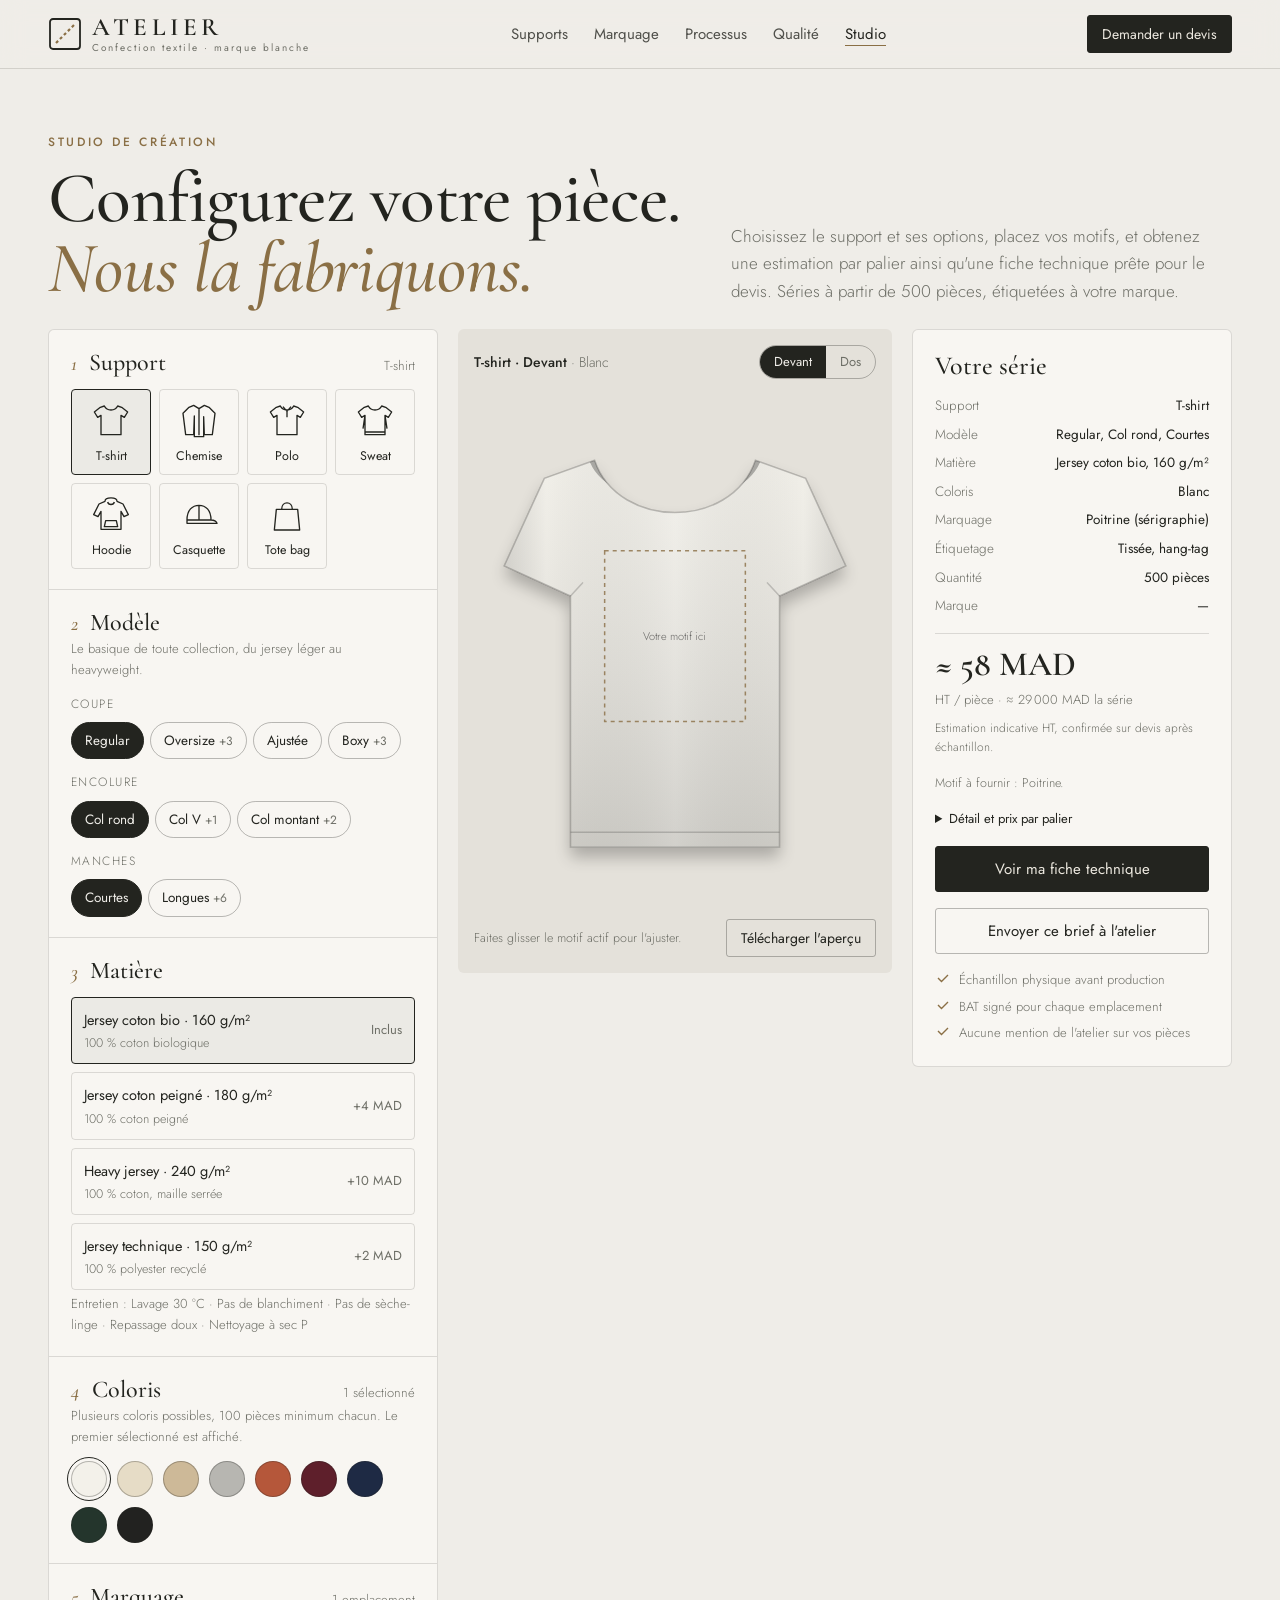
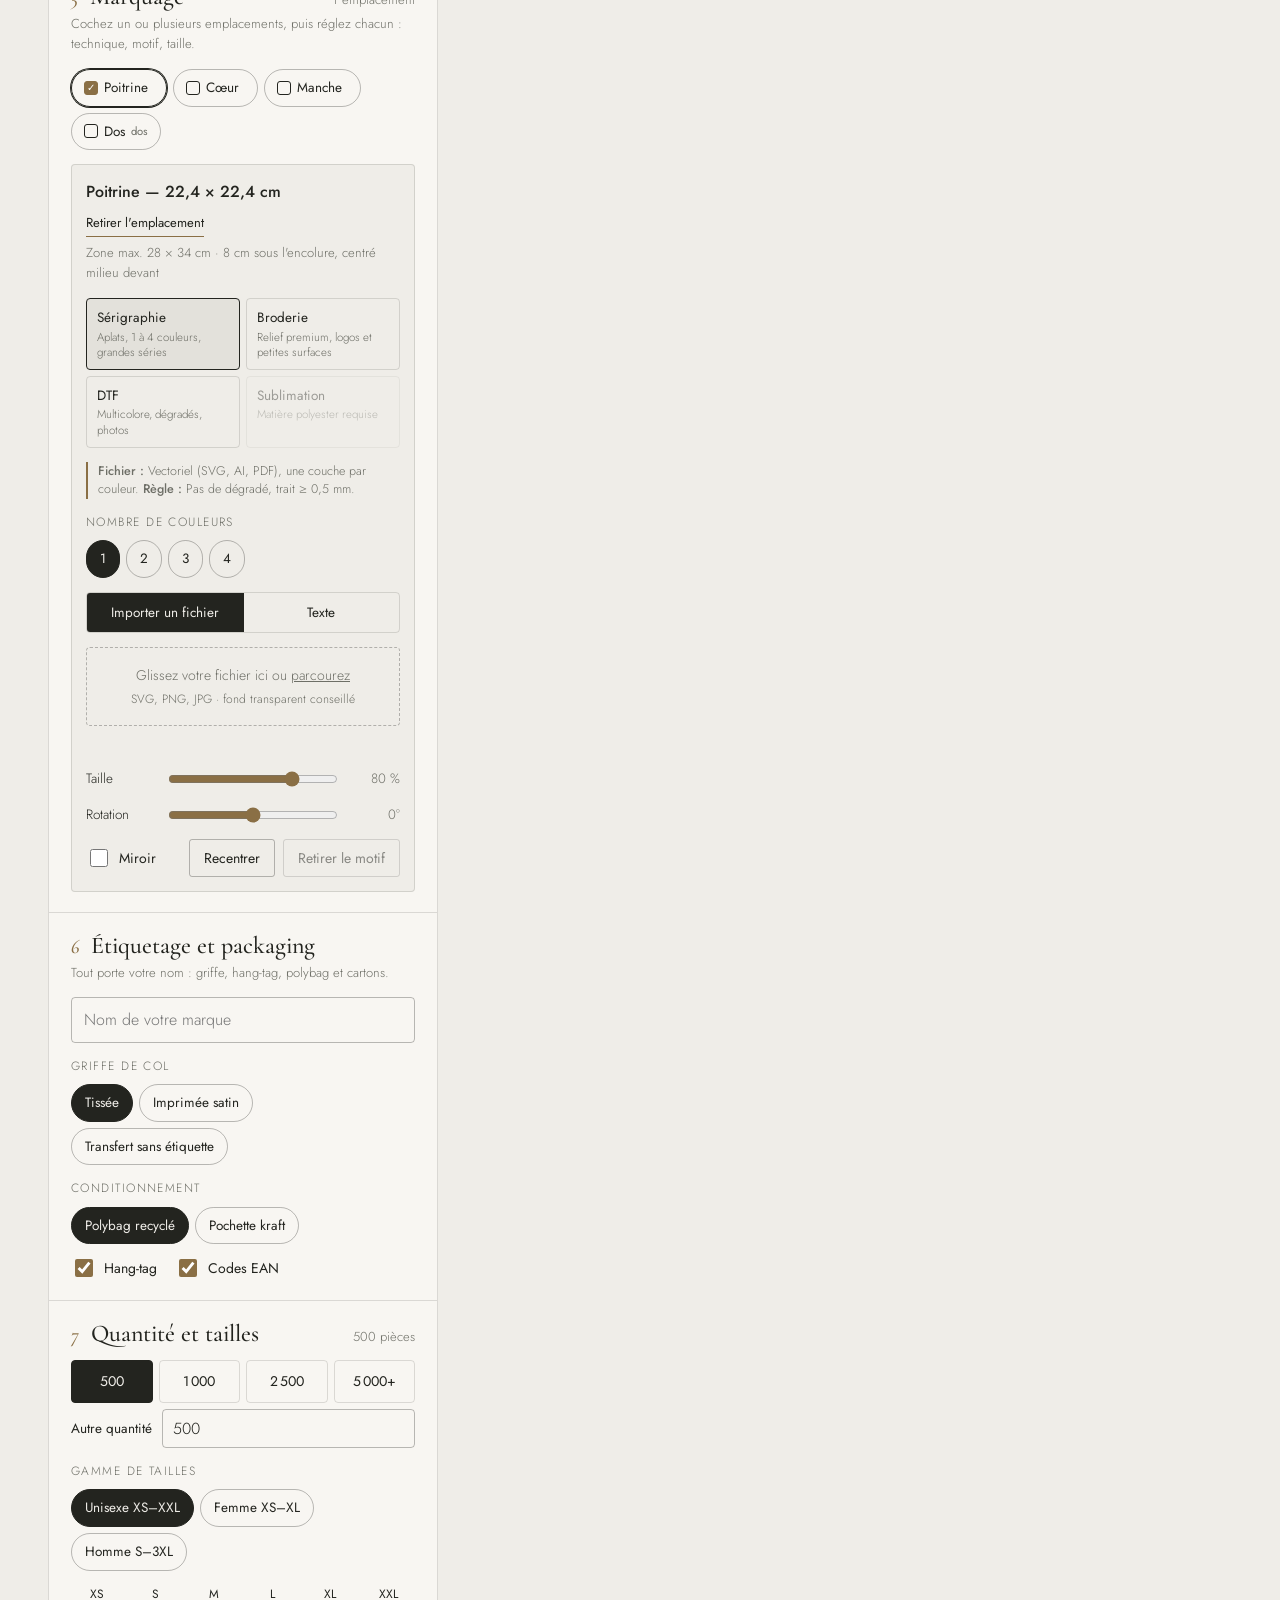
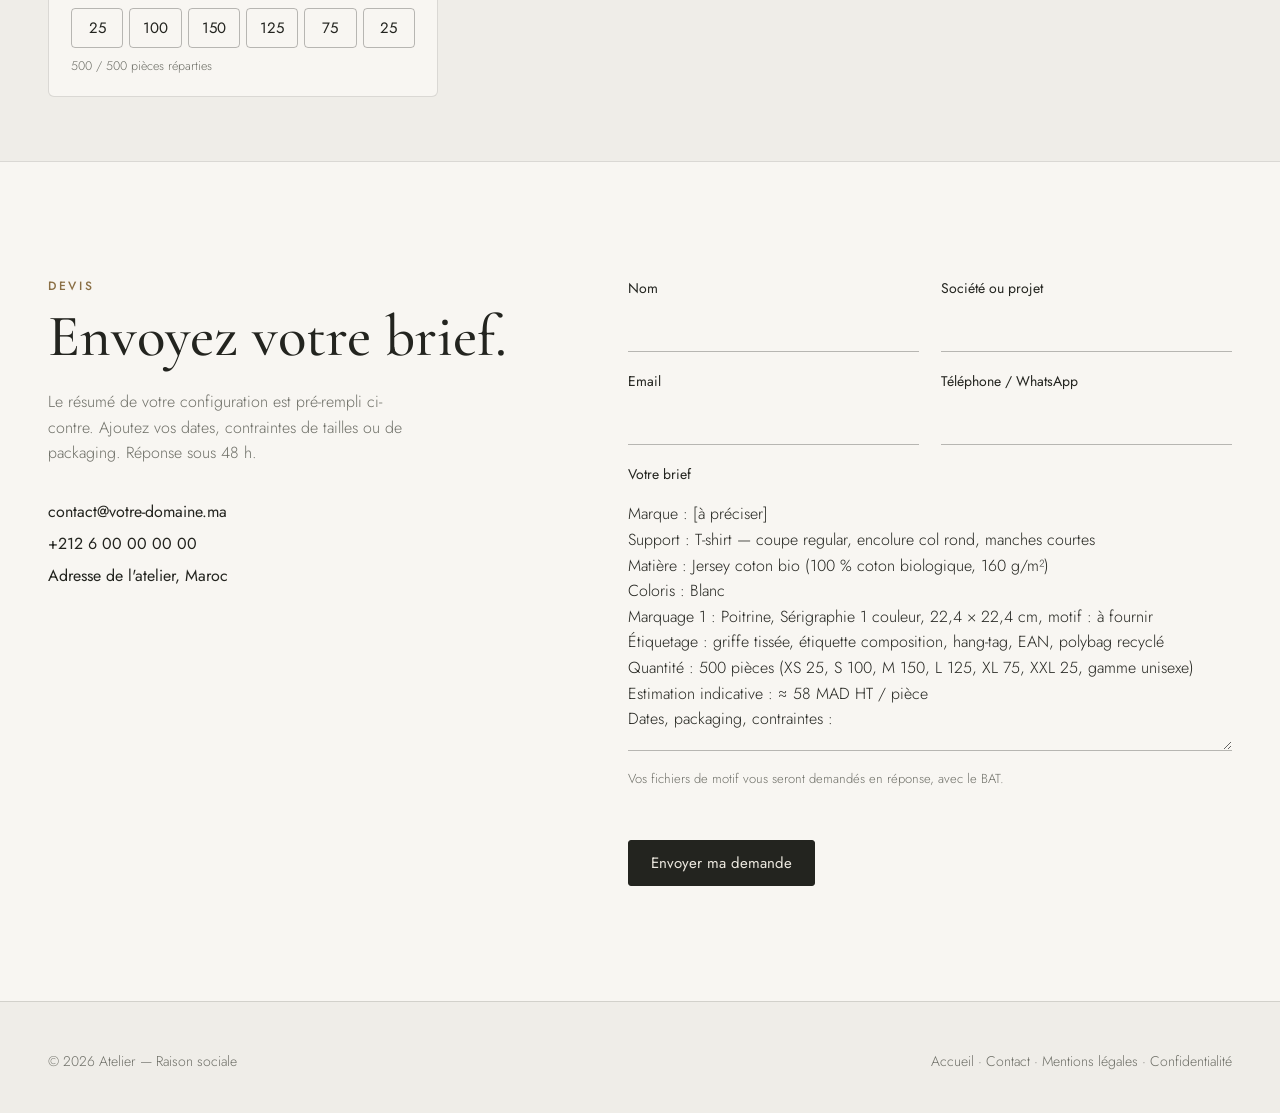
==== studio.html @ 7b3e119d "Site V1 : accueil, studio configurateur par support et fiche technique générée Co-Authored-By: Claud" ====
<!doctype html>
<html lang="fr">
<head>
<meta charset="utf-8">
<meta name="viewport" content="width=device-width, initial-scale=1, viewport-fit=cover">
<title>Studio — {brand}</title>
<meta name="description" content="Configurez votre pièce : support, coupe, matière, coloris, marquage, étiquetage et quantités. Estimation par palier et fiche technique générée.">
<meta name="theme-color" content="#EFEDE8">
<link rel="icon" href="data:image/svg+xml,%3Csvg xmlns='http://www.w3.org/2000/svg' viewBox='0 0 32 32'%3E%3Crect x='3' y='3' width='26' height='26' rx='3' fill='%2323241F'/%3E%3Cpath d='M8 24 24 8' stroke='%23B89A6A' stroke-width='2.4' stroke-dasharray='3 2.4'/%3E%3C/svg%3E">
<link rel="preconnect" href="https://fonts.googleapis.com">
<link rel="preconnect" href="https://fonts.gstatic.com" crossorigin>
<link rel="stylesheet" href="https://fonts.googleapis.com/css2?family=Cormorant+Garamond:ital,wght@0,500;0,600;1,500&family=Jost:wght@300;400;500;600&family=Bebas+Neue&family=Playfair+Display:wght@700&family=Pacifico&display=swap">
<link rel="stylesheet" href="assets/site.css">
<style>
.head{padding:clamp(32px,5vw,64px) 0 24px}
.head .wrap{display:grid;grid-template-columns:1.3fr 1fr;gap:32px;align-items:end}
.head h1{font-size:clamp(40px,5.6vw,80px);letter-spacing:-.01em;line-height:.98;margin-top:12px}
.head h1 em{font-style:italic;color:var(--accent)}
.head p.lead{max-width:48ch;color:var(--muted);font-size:17px}

.studio{display:grid;grid-template-columns:minmax(0,390px) minmax(0,1fr) minmax(0,320px);gap:20px;align-items:start;padding-bottom:64px}
.panel{background:var(--panel);border:1px solid var(--line);border-radius:6px}
.step{padding:20px 22px;border-bottom:1px solid var(--line)}
.step:last-child{border-bottom:0}
.step h3{font-size:24px;display:flex;align-items:baseline;gap:12px}
.step h3 i{font-style:italic;color:var(--accent);font-size:20px}
.step h3 .val{margin-left:auto;font-family:var(--sans);font-size:13px;color:var(--muted);font-weight:300;text-align:right}
.hint{font-size:13px;color:var(--muted);margin-top:4px}
.grp{margin-top:14px}
.grp>span{display:block;font-size:12px;letter-spacing:.12em;text-transform:uppercase;color:var(--muted);margin-bottom:8px}
.sup{display:grid;grid-template-columns:repeat(4,1fr);gap:8px;margin-top:14px}
.sup button{border:1px solid var(--line);background:transparent;border-radius:var(--r);padding:10px 4px 8px;display:flex;flex-direction:column;align-items:center;gap:6px;font-size:12.5px;font-weight:400;transition:border-color .2s,background .2s;min-width:0}
.sup button svg{width:40px;height:40px}
.sup button[aria-pressed="true"]{border-color:var(--fg);background:color-mix(in srgb,var(--fg) 6%,transparent)}
.chips{display:flex;flex-wrap:wrap;gap:6px}
.chips button{border:1px solid var(--line-2);background:transparent;border-radius:999px;padding:7px 13px;font-size:13.5px;font-weight:400;min-height:36px}
.chips button small{color:var(--muted);font-size:12px;margin-left:4px}
.chips button[aria-pressed="true"]{background:var(--fg);color:var(--bg);border-color:var(--fg)}
.chips button[aria-pressed="true"] small{color:inherit;opacity:.7}
.chips button:disabled{opacity:.4;cursor:not-allowed}
.mats{display:grid;gap:8px;margin-top:14px}
.mats button{display:grid;grid-template-columns:1fr auto;gap:2px 12px;text-align:left;border:1px solid var(--line);background:transparent;border-radius:var(--r);padding:10px 12px;font-weight:400;font-size:14.5px}
.mats button small{grid-column:1;font-size:12.5px;color:var(--muted);font-weight:300}
.mats button em{grid-row:1/3;grid-column:2;align-self:center;font-style:normal;font-size:13px;color:var(--muted)}
.mats button[aria-pressed="true"]{border-color:var(--fg);background:color-mix(in srgb,var(--fg) 6%,transparent)}
.sw{display:flex;flex-wrap:wrap;gap:10px;margin-top:14px}
.sw button{width:36px;height:36px;border-radius:50%;border:1px solid var(--line-2);padding:0;position:relative}
.sw button[aria-pressed="true"]::after{content:"";position:absolute;inset:-5px;border:1.5px solid var(--fg);border-radius:50%}
.zones{display:flex;flex-wrap:wrap;gap:6px;margin-top:14px}
.zones button{border:1px solid var(--line-2);background:transparent;border-radius:999px;padding:7px 12px;font-size:13.5px;font-weight:400;display:inline-flex;align-items:center;gap:6px;min-height:36px}
.zones button .ck{width:14px;height:14px;border:1px solid currentColor;border-radius:3px;display:inline-grid;place-items:center;font-size:10px;line-height:1}
.zones button.on .ck{background:var(--accent);border-color:var(--accent);color:#fff}
.zones button.act{border-color:var(--fg);box-shadow:0 0 0 1px var(--fg)}
.mk{margin-top:14px;border:1px solid var(--line);border-radius:var(--r);padding:14px;display:grid;gap:14px;background:var(--bg)}
.mk-h{display:flex;justify-content:space-between;gap:8px;align-items:baseline;flex-wrap:wrap}
.mk-h b{font-weight:500}
.mk-h small{font-size:12.5px;color:var(--muted)}
.techs{display:grid;grid-template-columns:1fr 1fr;gap:6px}
.techs button{border:1px solid var(--line);background:transparent;border-radius:var(--r);padding:8px 10px;text-align:left;font-size:13.5px;font-weight:400;display:flex;flex-direction:column;gap:1px}
.techs button small{font-size:11.5px;color:var(--muted);font-weight:300;line-height:1.35}
.techs button[aria-pressed="true"]{border-color:var(--fg);background:color-mix(in srgb,var(--fg) 6%,transparent)}
.techs button:disabled{opacity:.4;cursor:not-allowed}
.rule{font-size:12.5px;color:var(--muted);border-left:2px solid var(--accent);padding-left:10px;line-height:1.5}
.tabs{display:flex;border:1px solid var(--line);border-radius:var(--r);overflow:hidden}
.tabs button{flex:1;padding:9px 6px;background:transparent;border:0;font-size:13.5px;font-weight:400;border-right:1px solid var(--line)}
.tabs button:last-child{border-right:0}
.tabs button[aria-selected="true"]{background:var(--fg);color:var(--bg)}
.tabp{display:none;flex-direction:column;gap:10px}
.tabp.on{display:flex}
.in,select.in{width:100%;font:inherit;font-size:16px;font-weight:300;color:var(--fg);background:transparent;border:1px solid var(--line-2);border-radius:var(--r);padding:9px 12px;min-height:44px}
select.in option{color:#23241F}
.drop{border:1px dashed var(--line-2);border-radius:var(--r);padding:16px;text-align:center;font-size:14px;color:var(--muted);cursor:pointer;display:block}
.drop input{display:none}
.drop.over{border-color:var(--accent);color:var(--fg)}
.inks{display:flex;gap:12px;align-items:center;font-size:14px;flex-wrap:wrap}
.inks label{display:flex;align-items:center;gap:8px}
.inks input[type=color]{width:34px;height:34px;border:1px solid var(--line-2);border-radius:50%;padding:0;background:none;cursor:pointer}
.range{display:grid;grid-template-columns:70px 1fr 54px;align-items:center;gap:10px;font-size:13.5px}
.range input{width:100%;accent-color:var(--bronze)}
.range span:last-child{text-align:right;color:var(--muted)}
.row{display:flex;gap:8px;align-items:center;flex-wrap:wrap}
.tog{display:inline-flex;align-items:center;gap:8px;font-size:14px;font-weight:400;cursor:pointer}
.tog input{accent-color:var(--bronze);width:18px;height:18px}
.status{font-size:13px;color:var(--muted);min-height:18px}
.status.err{color:var(--danger)}
.qty{display:grid;grid-template-columns:repeat(4,1fr);gap:6px;margin-top:14px}
.qty button{border:1px solid var(--line);background:transparent;border-radius:var(--r);padding:9px 4px;font-size:14px;font-weight:400}
.qty button[aria-pressed="true"]{background:var(--fg);color:var(--bg);border-color:var(--fg)}
.sizes{display:grid;grid-template-columns:repeat(6,minmax(0,1fr));gap:6px;margin-top:14px}
.sizes label{display:grid;gap:4px;font-size:12px;text-align:center;font-weight:400}
.sizes input{width:100%;font:inherit;font-size:15px;text-align:center;color:var(--fg);background:transparent;border:1px solid var(--line-2);border-radius:var(--r);padding:6px 2px;min-height:40px}
.sizes .tot{font-size:12.5px;color:var(--muted);grid-column:1/-1;margin-top:2px;text-align:left}
.sizes .tot.bad{color:var(--danger)}

.stage{position:sticky;top:84px;background:var(--stage);border-radius:6px;padding:16px;display:flex;flex-direction:column;gap:12px;min-height:640px}
.stage .top{display:flex;justify-content:space-between;align-items:center;gap:8px;font-size:14px;color:var(--muted);flex-wrap:wrap}
.stage .top b{font-weight:500;color:var(--fg)}
.views{display:flex;border:1px solid var(--line-2);border-radius:999px;overflow:hidden}
.views button{border:0;background:transparent;padding:6px 14px;font-size:13px;font-weight:400}
.views button[aria-pressed="true"]{background:var(--fg);color:var(--bg)}
.mock{flex:1;display:flex;align-items:center;justify-content:center;min-height:500px;touch-action:none}
.mock svg{width:100%;max-width:540px;height:auto;display:block;user-select:none;-webkit-user-select:none}
.mock .drag{cursor:grab}
.thumbs{display:flex;gap:8px;overflow-x:auto;padding:2px}
.thumbs button{flex:none;width:56px;height:66px;border:1px solid var(--line);border-radius:var(--r);background:var(--panel);padding:3px}
.thumbs button[aria-pressed="true"]{border-color:var(--fg)}
.thumbs svg{width:100%;height:100%}
.stage .acts{display:flex;gap:8px;justify-content:space-between;flex-wrap:wrap;align-items:center}
.tip{font-size:12.5px;color:var(--muted)}

.sum{padding:22px;display:flex;flex-direction:column;gap:16px;position:sticky;top:84px}
.sum h3{font-size:26px}
.sum dl{margin:0;display:grid;grid-template-columns:auto minmax(0,1fr);gap:7px 14px;font-size:13.5px}
.sum dt{color:var(--muted)}.sum dd{margin:0;font-weight:400;text-align:right;overflow-wrap:anywhere}
.price{border-top:1px solid var(--line);padding-top:14px;display:flex;justify-content:space-between;align-items:baseline;gap:8px;flex-wrap:wrap}
.price b{font-family:var(--serif);font-size:34px;font-weight:600;line-height:1}
.price span{font-size:13px;color:var(--muted)}
.est{font-size:12px;color:var(--muted);margin-top:-8px}
.sum details{font-size:13px}
.sum summary{cursor:pointer;font-weight:400}
.mini{width:100%;border-collapse:collapse;font-size:13px;margin-top:8px}
.mini td,.mini th{padding:6px 0;border-bottom:1px solid var(--line);text-align:left;font-weight:300}
.mini td:last-child,.mini th:last-child{text-align:right}
.mini tr.cur td{font-weight:500}
.warn{font-size:12.5px;color:var(--danger);display:grid;gap:4px}
.warn:empty{display:none}
.sum ul{margin:0;padding:0;list-style:none;font-size:13px;color:var(--muted);display:grid;gap:6px}
.sum li{display:grid;grid-template-columns:16px 1fr;gap:8px}
.sum .btn{width:100%}

/* fiche technique */
dialog.fiche{width:min(1100px,calc(100% - 24px));max-height:calc(100% - 24px);padding:0;border:1px solid var(--line);border-radius:6px;background:var(--panel);color:var(--fg)}
dialog.fiche::backdrop{background:rgba(22,23,21,.55)}
.fbar{position:sticky;top:0;z-index:2;display:flex;justify-content:space-between;align-items:center;gap:8px;padding:12px 18px;background:var(--panel);border-bottom:1px solid var(--line);flex-wrap:wrap}
.fbar b{font-family:var(--serif);font-size:22px;font-weight:600}
.fdoc{padding:clamp(16px,3vw,36px)}
.fdoc header{display:flex;justify-content:space-between;gap:16px;flex-wrap:wrap;border-bottom:2px solid var(--fg);padding-bottom:14px}
.fdoc header h2{font-size:clamp(28px,3.4vw,40px)}
.fdoc header p{font-size:13px;color:var(--muted)}
.fdoc section{margin-top:28px;break-inside:avoid-page}
.fdoc h4{font-family:var(--sans);font-size:12px;letter-spacing:.16em;text-transform:uppercase;font-weight:500;color:var(--accent);margin-bottom:10px}
.fdoc .kv{display:grid;grid-template-columns:repeat(auto-fill,minmax(220px,1fr));gap:0 24px}
.fdoc .kv div{display:flex;justify-content:space-between;gap:12px;border-bottom:1px solid var(--line);padding:7px 0;font-size:13.5px}
.fdoc .kv span{color:var(--muted)}
.fdoc .kv b{font-weight:400;text-align:right}
.fdoc .views2{display:grid;grid-template-columns:1fr 1fr;gap:16px}
.fdoc .views2 figure{margin:0;background:#fff;border:1px solid var(--line);border-radius:4px;padding:10px}
.fdoc .views2 figcaption{font-size:12px;color:#6E6F67;text-align:center}
.fdoc table{width:100%;border-collapse:collapse;font-size:12.5px}
.fdoc th,.fdoc td{border:1px solid var(--line);padding:6px 8px;text-align:left;vertical-align:top}
.fdoc th{font-weight:500;background:color-mix(in srgb,var(--fg) 5%,transparent)}
.fdoc td.n{text-align:right;font-variant-numeric:tabular-nums}
.fdoc th.ref,.fdoc td.ref{background:color-mix(in srgb,var(--accent) 14%,transparent)}
.fdoc .note{font-size:12px;color:var(--muted);margin-top:8px}
.fdoc .sw-dot{display:inline-block;width:12px;height:12px;border-radius:50%;border:1px solid rgba(0,0,0,.25);vertical-align:-1px;margin-right:6px}

@media (max-width:1180px){.studio{grid-template-columns:minmax(0,360px) minmax(0,1fr)}.sum{position:static;grid-column:1/-1}}
@media (max-width:900px){
  .head .wrap{grid-template-columns:1fr;gap:16px}
  .studio{grid-template-columns:minmax(0,1fr)}
  .stage{position:static;min-height:0;order:-1}
  .mock{min-height:0}.mock svg{max-width:420px}
  .fdoc .views2{grid-template-columns:1fr}
}
@media (max-width:420px){.sup{grid-template-columns:repeat(3,1fr)}.sizes{grid-template-columns:repeat(3,minmax(0,1fr))}.techs{grid-template-columns:1fr}}

@media print{
  body.print-fiche>*:not(dialog){display:none!important}
  body.print-fiche dialog.fiche{position:static;display:block;width:100%;max-height:none;border:0;background:#fff;color:#23241F;overflow:visible}
  body.print-fiche .fbar{display:none}
  body.print-fiche .fdoc{padding:0}
  @page{size:A4;margin:12mm}
}
</style>
</head>
<body>
<a class="skip" href="#studio">Aller au studio</a>

<header class="nav">
  <div class="wrap">
    <a class="logo" href="index.html" aria-label="Accueil">
      <svg class="mark" viewBox="0 0 34 34" aria-hidden="true"><rect x="2" y="2" width="30" height="30" rx="3" fill="none" stroke="currentColor" stroke-width="1.8"/><path d="M8 26 26 8" stroke="var(--accent)" stroke-width="2.2" stroke-dasharray="3 2.6"/></svg>
      <span><span data-brand>Atelier</span><small data-tagline>Confection textile · marque blanche</small></span>
    </a>
    <nav class="menu" aria-label="Navigation principale">
      <a href="index.html#supports">Supports</a>
      <a href="index.html#techniques">Marquage</a>
      <a href="index.html#processus">Processus</a>
      <a href="index.html#qualite">Qualité</a>
      <a href="studio.html" aria-current="page">Studio</a>
    </nav>
    <a class="btn sm solid" href="#devis">Demander un devis</a>
  </div>
</header>

<main>
<section class="head">
  <div class="wrap">
    <div><p class="eyebrow">Studio de création</p><h1>Configurez votre pièce.<br><em>Nous la fabriquons.</em></h1></div>
    <p class="lead">Choisissez le support et ses options, placez vos motifs, et obtenez une estimation par palier ainsi qu'une fiche technique prête pour le devis. Séries à partir de <span data-moq>500</span> pièces, étiquetées à votre marque.</p>
  </div>
</section>

<section class="studio wrap" id="studio" aria-label="Studio de création">
  <div class="panel">
    <div class="step">
      <h3><i>1</i>Support<span class="val" id="vSup"></span></h3>
      <div class="sup" id="sup"></div>
    </div>
    <div class="step">
      <h3><i>2</i>Modèle</h3>
      <p class="hint" id="supPitch"></p>
      <div id="opts"></div>
    </div>
    <div class="step">
      <h3><i>3</i>Matière</h3>
      <div class="mats" id="mats"></div>
      <p class="hint" id="care"></p>
    </div>
    <div class="step">
      <h3><i>4</i>Coloris<span class="val" id="vCol"></span></h3>
      <p class="hint">Plusieurs coloris possibles, <span data-moq-color>100</span> pièces minimum chacun. Le premier sélectionné est affiché.</p>
      <div class="sw" id="sw"></div>
    </div>
    <div class="step">
      <h3><i>5</i>Marquage<span class="val" id="vMk"></span></h3>
      <p class="hint">Cochez un ou plusieurs emplacements, puis réglez chacun : technique, motif, taille.</p>
      <div class="zones" id="zones"></div>
      <div class="mk" id="mk" hidden>
        <div class="mk-h"><b id="mkTitle"></b><button type="button" class="link" style="background:none;border-left:0;border-right:0;border-top:0;font-size:13px;padding:0 0 2px" id="rmZone">Retirer l'emplacement</button></div>
        <small id="mkPos" class="hint" style="margin-top:-8px"></small>
        <div class="techs" id="techs"></div>
        <p class="rule" id="mkRule"></p>
        <div class="grp" id="mkColorsWrap" style="margin-top:0"><span>Nombre de couleurs</span><div class="chips" id="mkColors"></div></div>
        <div class="tabs" role="tablist" aria-label="Source du motif">
          <button type="button" role="tab" aria-selected="true" data-tab="up">Importer un fichier</button>
          <button type="button" role="tab" aria-selected="false" data-tab="tx">Texte</button>
        </div>
        <div class="tabp on" id="tab-up">
          <label class="drop" id="drop">Glissez votre fichier ici ou <u>parcourez</u><br><span style="font-size:12px">SVG, PNG, JPG · fond transparent conseillé</span><input type="file" id="file" accept="image/png,image/jpeg,image/svg+xml,image/webp"></label>
          <p class="status" id="st"></p>
        </div>
        <div class="tabp" id="tab-tx">
          <input class="in" type="text" id="txt" placeholder="Nom de marque, slogan…" maxlength="40">
          <select class="in" id="font"><option value="Bebas Neue">Bebas Neue — bold</option><option value="Playfair Display">Playfair Display — élégant</option><option value="Cormorant Garamond">Cormorant — éditorial</option><option value="Pacifico">Pacifico — script</option><option value="Jost">Jost — moderne</option></select>
          <div class="inks"><label>Couleur <input type="color" id="txtc" value="#23241F"></label></div>
        </div>
        <div class="range"><span>Taille</span><input type="range" id="scale" min="20" max="100" value="80" aria-label="Taille du motif"><span id="scalev"></span></div>
        <div class="range"><span>Rotation</span><input type="range" id="rot" min="-45" max="45" value="0" aria-label="Rotation du motif"><span id="rotv"></span></div>
        <div class="row" style="justify-content:space-between">
          <label class="tog"><input type="checkbox" id="flip">Miroir</label>
          <div class="row"><button type="button" class="btn sm" id="center">Recentrer</button><button type="button" class="btn sm" id="clearMotif">Retirer le motif</button></div>
        </div>
      </div>
    </div>
    <div class="step">
      <h3><i>6</i>Étiquetage et packaging</h3>
      <p class="hint">Tout porte votre nom : griffe, hang-tag, polybag et cartons.</p>
      <input class="in" style="margin-top:14px" type="text" id="brand" placeholder="Nom de votre marque" maxlength="24" autocomplete="organization">
      <div class="grp" id="griffeWrap"><span>Griffe de col</span><div class="chips" id="griffe"></div></div>
      <div class="grp"><span>Conditionnement</span><div class="chips" id="polybag"></div></div>
      <div class="row" style="margin-top:12px;gap:18px">
        <label class="tog"><input type="checkbox" id="hangtag" checked>Hang-tag</label>
        <label class="tog"><input type="checkbox" id="ean" checked>Codes EAN</label>
      </div>
    </div>
    <div class="step">
      <h3><i>7</i>Quantité et tailles<span class="val" id="vQty"></span></h3>
      <div class="qty" id="qty"></div>
      <div class="grp" id="genreWrap"><span>Gamme de tailles</span><div class="chips" id="genre"></div></div>
      <div class="sizes" id="sizes"></div>
    </div>
  </div>

  <div class="stage">
    <div class="top">
      <span><b id="tSup"></b> · <span id="tCol"></span></span>
      <div class="views" role="group" aria-label="Vue"><button type="button" data-v="f" aria-pressed="true">Devant</button><button type="button" data-v="b" aria-pressed="false">Dos</button></div>
    </div>
    <div class="mock" id="mock"></div>
    <div class="thumbs" id="thumbs" aria-label="Coloris sélectionnés"></div>
    <div class="acts">
      <span class="tip">Faites glisser le motif actif pour l'ajuster.</span>
      <button type="button" class="btn sm" id="png">Télécharger l'aperçu</button>
    </div>
  </div>

  <aside class="panel sum" aria-label="Récapitulatif">
    <h3>Votre série</h3>
    <dl id="recap"></dl>
    <div class="price"><b id="pUnit">—</b><span id="pTot"></span></div>
    <p class="est">Estimation indicative HT, confirmée sur devis après échantillon.</p>
    <div class="warn" id="warn" role="status"></div>
    <details>
      <summary>Détail et prix par palier</summary>
      <table class="mini" id="brk"></table>
      <table class="mini" id="tiers"></table>
    </details>
    <button type="button" class="btn solid" id="openFiche">Voir ma fiche technique</button>
    <a class="btn" href="#devis" id="toDevis">Envoyer ce brief à l'atelier</a>
    <ul>
      <li><svg width="16" height="16" viewBox="0 0 16 16" fill="none" stroke="var(--accent)" stroke-width="1.4"><path d="m3 8 3.5 3.5L13 5"/></svg>Échantillon physique avant production</li>
      <li><svg width="16" height="16" viewBox="0 0 16 16" fill="none" stroke="var(--accent)" stroke-width="1.4"><path d="m3 8 3.5 3.5L13 5"/></svg>BAT signé pour chaque emplacement</li>
      <li><svg width="16" height="16" viewBox="0 0 16 16" fill="none" stroke="var(--accent)" stroke-width="1.4"><path d="m3 8 3.5 3.5L13 5"/></svg>Aucune mention de l'atelier sur vos pièces</li>
    </ul>
  </aside>
</section>

<section class="sec alt devis" id="devis">
  <div class="wrap">
    <div>
      <p class="eyebrow">Devis</p>
      <h2>Envoyez votre brief.</h2>
      <p class="who">Le résumé de votre configuration est pré-rempli ci-contre. Ajoutez vos dates, contraintes de tailles ou de packaging. Réponse sous <span data-delay="quote">48 h</span>.</p>
      <div class="coord"><a data-email href="#">email</a><br><a data-phone href="#">téléphone</a><br><span data-address></span></div>
    </div>
    <form class="f" data-lead novalidate>
      <label>Nom<input type="text" name="nom" data-label="Nom" autocomplete="name" required></label>
      <label>Société ou projet<input type="text" name="societe" data-label="Société" autocomplete="organization"></label>
      <label>Email<input type="email" name="email" data-label="Email" autocomplete="email" required></label>
      <label>Téléphone / WhatsApp<input type="tel" name="tel" data-label="Téléphone" autocomplete="tel"></label>
      <label class="full">Votre brief<textarea name="brief" id="brief" data-label="Brief" style="min-height:260px"></textarea></label>
      <p class="note">Vos fichiers de motif vous seront demandés en réponse, avec le BAT.</p>
      <p class="err" role="alert"></p>
      <button class="btn solid" type="submit" style="justify-self:start">Envoyer ma demande</button>
      <p class="ok" role="status">Merci, votre brief est bien parti. Nous revenons vers vous sous <span data-delay="quote">48 h</span>.</p>
    </form>
  </div>
</section>
</main>

<footer class="foot">
  <div class="wrap">
    <span>© <span data-year>2026</span> <span data-brand>Atelier</span> — <span data-legal>Raison sociale</span></span>
    <span><a href="index.html">Accueil</a> · <a href="#devis">Contact</a> · Mentions légales · Confidentialité</span>
  </div>
</footer>

<dialog class="fiche" id="fiche" aria-labelledby="ficheTitle">
  <div class="fbar"><b id="ficheTitle">Fiche technique</b><div class="row"><button type="button" class="btn sm accent" id="printFiche">Imprimer / PDF</button><button type="button" class="btn sm" id="closeFiche">Fermer</button></div></div>
  <div class="fdoc" id="fdoc"></div>
</dialog>

<script src="assets/config.js"></script>
<script src="assets/catalog.js"></script>
<script src="assets/site.js"></script>
<script src="assets/studio.js"></script>
</body>
</html>
---- assets/site.css ----
:root{
  --lin:#EFEDE8;--papier:#F8F6F2;--graphite:#23241F;--brume:#6E6F67;--bronze:#8A6F45;--bronze-2:#6F5835;--nuit:#161715;
  --bg:var(--lin);--panel:var(--papier);--fg:var(--graphite);--muted:var(--brume);--accent:var(--bronze);
  --line:rgba(35,36,31,.14);--line-2:rgba(35,36,31,.3);--stage:#E4E1DA;--danger:#B4412E;--ok:#3F6B4E;
  --inv-bg:#23241F;--inv-fg:#ECE8DF;
  --serif:'Cormorant Garamond',Garamond,serif;--sans:'Jost','Helvetica Neue',Arial,sans-serif;
  --r:4px;
}
@media (prefers-color-scheme:dark){:root:not([data-theme="light"]){--bg:var(--nuit);--panel:#1F201D;--fg:#ECE8DF;--muted:#A9A69C;--accent:#B89A6A;--line:rgba(236,232,223,.14);--line-2:rgba(236,232,223,.3);--stage:#24251F;--danger:#E07A63;--ok:#8DBB98;--inv-bg:#ECE8DF;--inv-fg:#23241F}}
:root[data-theme="dark"]{--bg:var(--nuit);--panel:#1F201D;--fg:#ECE8DF;--muted:#A9A69C;--accent:#B89A6A;--line:rgba(236,232,223,.14);--line-2:rgba(236,232,223,.3);--stage:#24251F;--danger:#E07A63;--ok:#8DBB98;--inv-bg:#ECE8DF;--inv-fg:#23241F}

*{box-sizing:border-box}
html{scroll-behavior:smooth;scroll-padding-top:84px;-webkit-text-size-adjust:100%}
@media (prefers-reduced-motion:reduce){html{scroll-behavior:auto}*{transition:none!important;animation:none!important}}
body{margin:0;background:var(--bg);color:var(--fg);font-family:var(--sans);font-weight:300;font-size:16px;line-height:1.6;-webkit-font-smoothing:antialiased;overflow-x:hidden}
h1,h2,h3,h4{font-family:var(--serif);font-weight:500;margin:0;line-height:1.05;text-wrap:balance}
p{margin:0}
a{color:inherit}
img,svg{max-width:100%}
button{font:inherit;color:inherit;cursor:pointer}
:focus-visible{outline:2px solid var(--accent);outline-offset:2px}
.wrap{width:min(1320px,calc(100% - 2*clamp(16px,4vw,48px)));margin-inline:auto}
.eyebrow{font-size:12px;letter-spacing:.22em;text-transform:uppercase;color:var(--accent);font-weight:500}
.muted{color:var(--muted)}
.skip{position:absolute;left:-9999px}.skip:focus{left:16px;top:12px;z-index:100;background:var(--panel);padding:8px 12px}

/* nav */
.nav{position:sticky;top:0;z-index:40;background:color-mix(in srgb,var(--bg) 88%,transparent);backdrop-filter:blur(12px);-webkit-backdrop-filter:blur(12px);border-bottom:1px solid var(--line)}
.nav .wrap{display:flex;align-items:center;justify-content:space-between;gap:16px;height:68px}
.logo{font-family:var(--serif);font-size:25px;letter-spacing:.18em;text-decoration:none;font-weight:600;display:flex;align-items:center;gap:10px;line-height:1;text-transform:uppercase}
.logo .mark{width:34px;height:34px;flex:none}
.logo small{display:block;font-family:var(--sans);font-size:10px;letter-spacing:.2em;font-weight:400;color:var(--muted);margin-top:3px;text-transform:none}
.menu{display:flex;gap:26px;font-size:15px;font-weight:400}
.menu a{text-decoration:none;opacity:.78}.menu a:hover,.menu a[aria-current="page"]{opacity:1}
.menu a[aria-current="page"]{text-decoration:underline;text-underline-offset:6px;text-decoration-color:var(--accent)}

/* buttons */
.btn{display:inline-flex;align-items:center;justify-content:center;gap:8px;min-height:46px;padding:0 22px;border-radius:3px;border:1px solid var(--line-2);background:transparent;text-decoration:none;font-weight:400;font-size:15px;transition:background .2s,color .2s,border-color .2s;white-space:nowrap}
.btn:hover{border-color:currentColor}
.btn.solid{background:var(--inv-bg);color:var(--inv-fg);border-color:var(--inv-bg)}
.btn.solid:hover{background:var(--bronze-2);border-color:var(--bronze-2);color:#fff}
.btn.accent{background:var(--bronze);color:#fff;border-color:var(--bronze)}
.btn.accent:hover{background:var(--bronze-2);border-color:var(--bronze-2)}
.btn[disabled]{opacity:.5;cursor:default}
.btn.sm{min-height:38px;padding:0 14px;font-size:14px}
.link{font-weight:400;text-decoration:none;border-bottom:1px solid var(--accent);padding-bottom:2px}

/* sections */
.sec{padding:clamp(64px,9vw,120px) 0;border-top:1px solid var(--line)}
.sec.alt{background:var(--panel)}
.sec-head{display:grid;grid-template-columns:1fr 1fr;gap:32px;align-items:end;margin-bottom:clamp(36px,5vw,64px)}
.sec-head h2{font-size:clamp(36px,4.6vw,62px);margin-top:12px}
.sec-head p{color:var(--muted);max-width:52ch;font-size:17px}

/* hero */
.hero{padding:clamp(40px,7vw,96px) 0 clamp(48px,6vw,80px)}
.hero .wrap.hero-grid{display:grid;grid-template-columns:1.05fr 1fr;gap:clamp(24px,5vw,72px);align-items:center}
.hero h1{font-size:clamp(46px,6.6vw,96px);letter-spacing:-.01em;line-height:.96;margin-top:18px}
.hero h1 em{font-style:italic;color:var(--accent)}
.hero .lead{margin-top:24px;max-width:48ch;color:var(--muted);font-size:18px}
.hero .ctas{display:flex;gap:12px;flex-wrap:wrap;margin-top:32px}
.hero-vis{position:relative;aspect-ratio:1/1.02;background:var(--stage);border-radius:6px;overflow:hidden}
.hero-vis .g{position:absolute;width:56%}
.hero-vis .g1{left:-2%;top:10%;transform:rotate(-6deg)}
.hero-vis .g2{right:1%;top:2%;width:52%;transform:rotate(5deg)}
.hero-vis .g3{left:24%;bottom:-6%;width:54%}
.hero-vis .tag{position:absolute;right:16px;bottom:16px;background:var(--panel);border:1px solid var(--line);padding:10px 14px;border-radius:3px;font-size:13px;line-height:1.4;max-width:220px}
.hero-vis .tag b{display:block;font-family:var(--serif);font-size:20px;font-weight:600}
.facts{display:grid;grid-template-columns:repeat(4,1fr);border-top:1px solid var(--line);border-bottom:1px solid var(--line);margin-top:clamp(40px,6vw,72px)}
.facts div{padding:22px 20px;border-left:1px solid var(--line)}
.facts div:first-child{border-left:0;padding-left:0}
.facts b{display:block;font-family:var(--serif);font-size:clamp(28px,3vw,40px);font-weight:500;line-height:1.1}
.facts div>span{font-size:14px;color:var(--muted)}

/* doors */
.doors{display:grid;grid-template-columns:1fr 1fr;gap:20px}
.door{background:var(--panel);border:1px solid var(--line);border-radius:6px;padding:clamp(24px,3.5vw,44px);display:flex;flex-direction:column;gap:16px}
.door h3{font-size:clamp(30px,3vw,40px)}
.door ol{margin:0;padding:0;list-style:none;display:grid;gap:10px;counter-reset:d}
.door li{counter-increment:d;display:grid;grid-template-columns:28px 1fr;gap:10px;color:var(--muted)}
.door li::before{content:counter(d,decimal-leading-zero);font-family:var(--serif);font-style:italic;color:var(--accent);font-size:18px;line-height:1.4}
.door .btn{align-self:flex-start;margin-top:auto}
.door.dark{background:var(--inv-bg);color:var(--inv-fg);border-color:var(--inv-bg)}
.door.dark li{color:color-mix(in srgb,var(--inv-fg) 72%,transparent)}
.door.dark .btn{border-color:color-mix(in srgb,var(--inv-fg) 40%,transparent)}

/* catalogue */
.cat{display:grid;grid-template-columns:repeat(4,1fr);gap:16px}
.card{background:var(--panel);border:1px solid var(--line);border-radius:6px;overflow:hidden;display:flex;flex-direction:column;text-decoration:none;transition:border-color .2s,transform .2s}
.card:hover{border-color:var(--line-2);transform:translateY(-2px)}
.card .pic{background:var(--stage);aspect-ratio:1/1;display:flex;align-items:center;justify-content:center;padding:6%}
.card .pic svg{width:100%;height:100%}
.card .txt{padding:18px 20px 20px;display:flex;flex-direction:column;gap:6px;flex:1}
.card h3{font-size:28px}
.card p{font-size:14px;color:var(--muted)}
.card .meta{display:flex;flex-wrap:wrap;gap:6px;margin-top:8px}
.card .meta span{font-size:12px;border:1px solid var(--line);border-radius:999px;padding:3px 10px}
.card .go{margin-top:auto;padding-top:12px;font-size:14px;font-weight:400;color:var(--accent)}

/* techniques */
.techgrid{display:grid;grid-template-columns:repeat(4,1fr);gap:0;border-top:1px solid var(--line)}
.techgrid article{padding:28px 24px 28px 0;border-right:1px solid var(--line);display:flex;flex-direction:column;gap:12px}
.techgrid article+article{padding-left:24px}
.techgrid article:last-child{border-right:0}
.techgrid h3{font-size:30px}
.techgrid dl{margin:0;display:grid;gap:10px;font-size:14px}
.techgrid dt{color:var(--muted);font-size:12px;letter-spacing:.12em;text-transform:uppercase}
.techgrid dd{margin:2px 0 0}

/* process */
.steps-line{display:grid;grid-template-columns:repeat(5,1fr);gap:24px;counter-reset:s}
.steps-line li{list-style:none;counter-increment:s;border-top:1px solid var(--line-2);padding-top:18px;display:flex;flex-direction:column;gap:8px}
.steps-line li::before{content:counter(s,upper-roman);font-family:var(--serif);font-style:italic;color:var(--accent);font-size:26px;line-height:1}
.steps-line h3{font-size:26px}
.steps-line p{font-size:14px;color:var(--muted)}
.steps-line small{font-size:12px;color:var(--fg);font-weight:400}
ol.steps-line{margin:0;padding:0}

/* fiche blocks */
.blocks{display:grid;grid-template-columns:repeat(auto-fill,minmax(230px,1fr));gap:12px}
.blk{border:1px solid var(--line);border-radius:4px;padding:16px 18px;display:grid;grid-template-columns:auto 1fr;gap:4px 14px;background:var(--bg)}
.blk b{font-family:var(--serif);font-size:30px;font-weight:500;color:var(--accent);line-height:1;grid-row:span 2}
.blk span{font-weight:400}
.blk small{font-size:13px;color:var(--muted)}
.blk.int{border-style:dashed;opacity:.85}
.legend{display:flex;gap:20px;flex-wrap:wrap;font-size:13px;color:var(--muted);margin-top:18px}
.legend i{display:inline-block;width:18px;height:12px;border:1px solid var(--line-2);vertical-align:-1px;margin-right:6px;border-radius:2px}
.legend i.d{border-style:dashed}

/* quality */
.split{display:grid;grid-template-columns:1fr 1.2fr;gap:clamp(32px,6vw,90px);align-items:start}
.split h2{font-size:clamp(36px,4.6vw,62px);margin-top:12px}
.split .lead{color:var(--muted);margin-top:20px;max-width:46ch;font-size:17px}
.tbl{width:100%;border-collapse:collapse;font-size:14px}
.tbl th,.tbl td{text-align:left;padding:12px 10px;border-bottom:1px solid var(--line);vertical-align:top}
.tbl th{font-weight:500;font-size:12px;letter-spacing:.1em;text-transform:uppercase;color:var(--muted)}
.tbl td:first-child,.tbl th:first-child{padding-left:0}
.pill{display:inline-block;font-size:12px;padding:2px 9px;border-radius:999px;border:1px solid var(--line-2);white-space:nowrap}
.pill.crit{border-color:var(--danger);color:var(--danger)}
.scroll{overflow-x:auto;-webkit-overflow-scrolling:touch}

/* white label */
.wl{display:grid;grid-template-columns:repeat(3,1fr);gap:20px;margin-top:8px}
.wl div{border-top:1px solid var(--line-2);padding-top:16px}
.wl h3{font-size:24px;margin-bottom:6px}
.wl p{font-size:14px;color:var(--muted)}

/* faq */
.faq{display:grid;gap:0;border-top:1px solid var(--line)}
.faq details{border-bottom:1px solid var(--line);padding:18px 0}
.faq summary{cursor:pointer;font-family:var(--serif);font-size:24px;list-style:none;display:flex;justify-content:space-between;gap:16px}
.faq summary::-webkit-details-marker{display:none}
.faq summary::after{content:"+";font-family:var(--sans);font-weight:300;color:var(--accent)}
.faq details[open] summary::after{content:"–"}
.faq p{color:var(--muted);margin-top:10px;max-width:70ch}

/* contact form */
.devis .wrap{display:grid;grid-template-columns:1fr 1.2fr;gap:clamp(32px,6vw,90px)}
.devis h2{font-size:clamp(36px,4.6vw,62px);line-height:1;margin-top:12px}
.devis .who{margin-top:22px;color:var(--muted);max-width:42ch}
.devis .coord{margin-top:30px;font-weight:400;line-height:2}
.devis .coord a{text-decoration:none}
.f{display:grid;grid-template-columns:1fr 1fr;gap:18px 22px}
.f label{display:grid;gap:6px;font-size:14px;font-weight:400}
.f input,.f textarea,.f select{width:100%;font:inherit;font-size:16px;font-weight:300;color:var(--fg);background:transparent;border:0;border-bottom:1px solid var(--line-2);border-radius:0;padding:10px 0;min-height:44px}
.f select option{color:#23241F}
.f .full{grid-column:1/-1}
.f textarea{min-height:150px;resize:vertical}
.f .note{font-size:13px;color:var(--muted);grid-column:1/-1}
.f .ok{grid-column:1/-1;font-family:var(--serif);font-size:24px;display:none}
.f .err{grid-column:1/-1;color:var(--danger);font-size:14px;min-height:1em}
.radios{display:flex;gap:8px;flex-wrap:wrap}
.radios label{display:flex;align-items:center;gap:8px;border:1px solid var(--line-2);border-radius:999px;padding:8px 14px;font-size:14px;cursor:pointer}
.radios input{accent-color:var(--bronze);width:16px;height:16px;min-height:0}

.foot{padding:48px 0 40px;border-top:1px solid var(--line);font-size:14px;color:var(--muted)}
.foot .wrap{display:flex;justify-content:space-between;flex-wrap:wrap;gap:12px}
.foot a{text-decoration:none}

@media (max-width:1100px){
  .cat{grid-template-columns:repeat(3,1fr)}
  .techgrid{grid-template-columns:1fr 1fr}
  .techgrid article{border-bottom:1px solid var(--line)}
  .techgrid article:nth-child(2n){border-right:0}
  .techgrid article:nth-child(3){padding-left:0}
  .steps-line{grid-template-columns:repeat(3,1fr)}
}
@media (max-width:860px){
  .menu{display:none}
  .hero .wrap.hero-grid,.sec-head,.doors,.split,.devis .wrap{grid-template-columns:1fr}
  .hero-vis{max-width:520px}
  .facts{grid-template-columns:1fr 1fr}
  .facts div:nth-child(3){border-left:0;padding-left:0}
  .facts div:nth-child(n+3){border-top:1px solid var(--line)}
  .cat{grid-template-columns:1fr 1fr}
  .wl{grid-template-columns:1fr}
  .steps-line{grid-template-columns:1fr 1fr}
  .f{grid-template-columns:1fr}
}
@media (max-width:520px){
  .nav .btn{display:none}
  .cat{grid-template-columns:1fr}
  .techgrid{grid-template-columns:1fr}
  .techgrid article{border-right:0;padding-left:0!important}
  .steps-line{grid-template-columns:1fr}
  .facts div{padding:16px 12px}
  .facts div:nth-child(odd){padding-left:0}
}
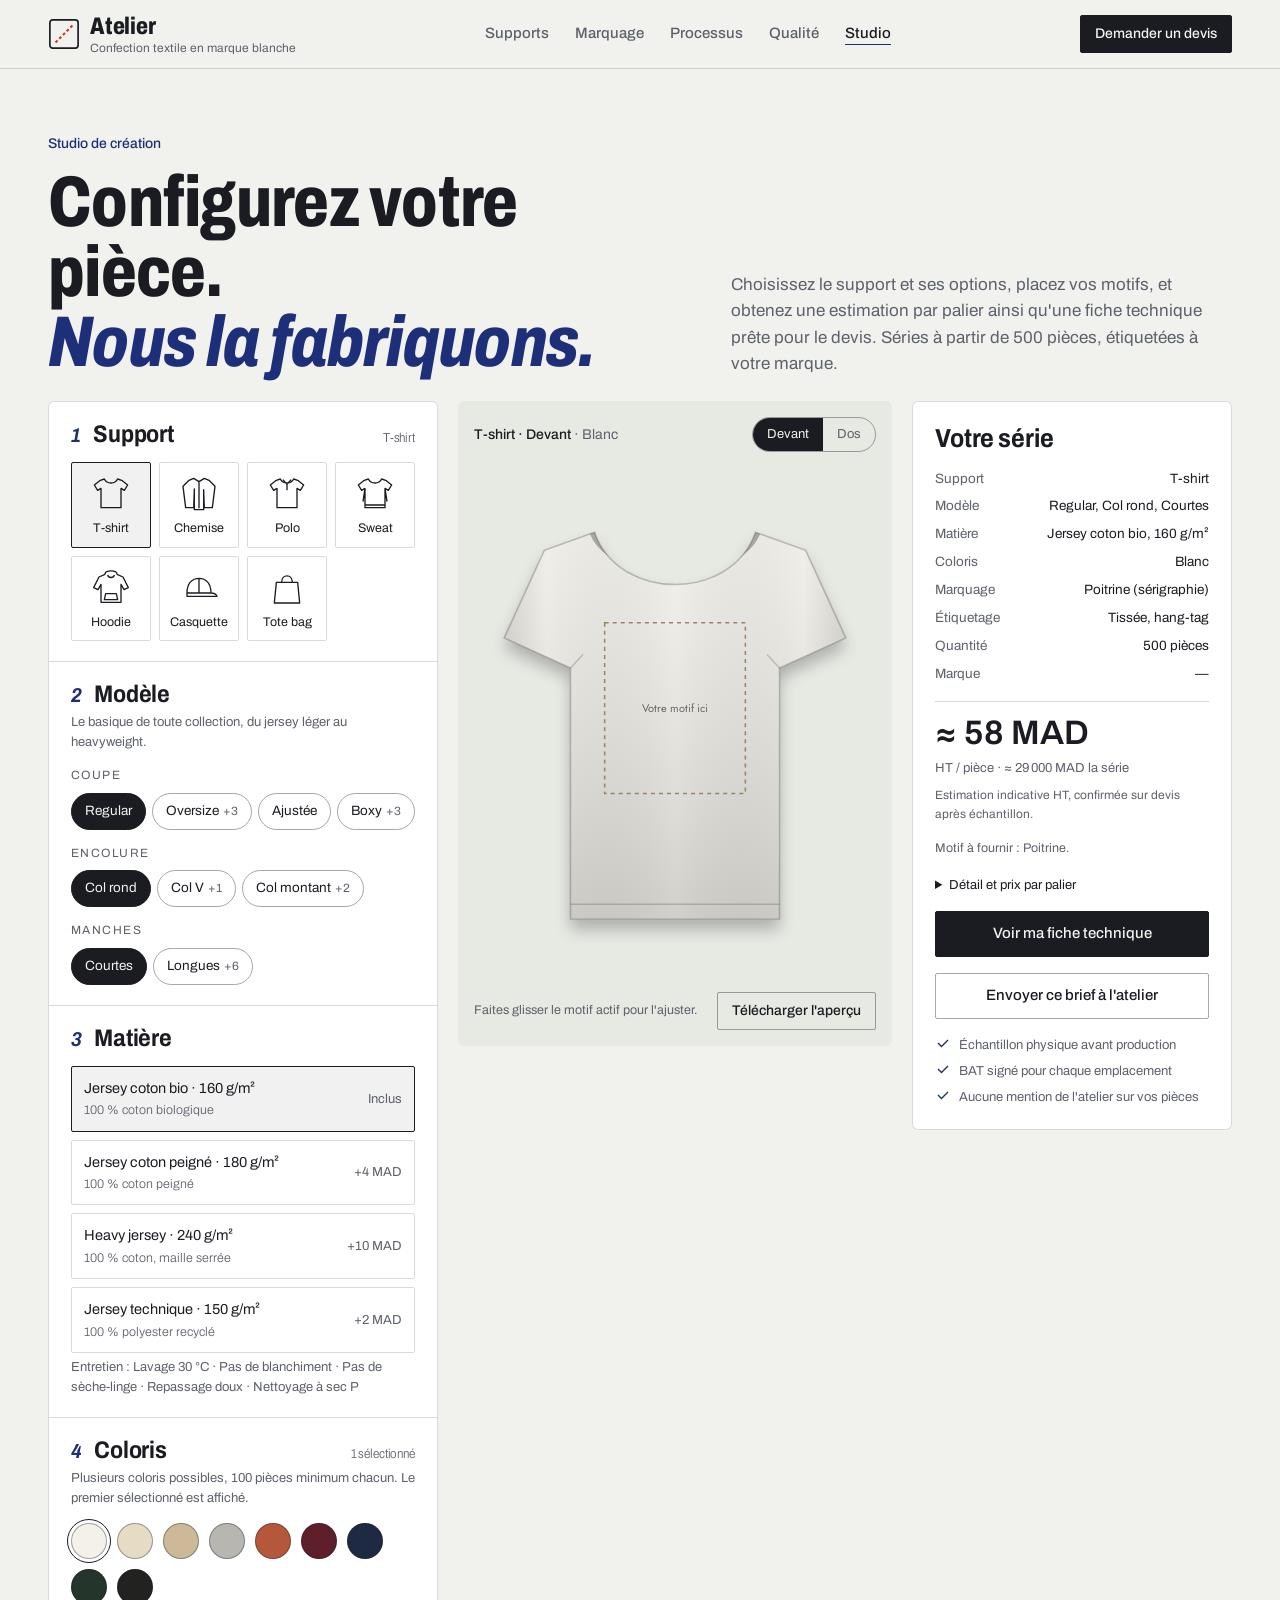
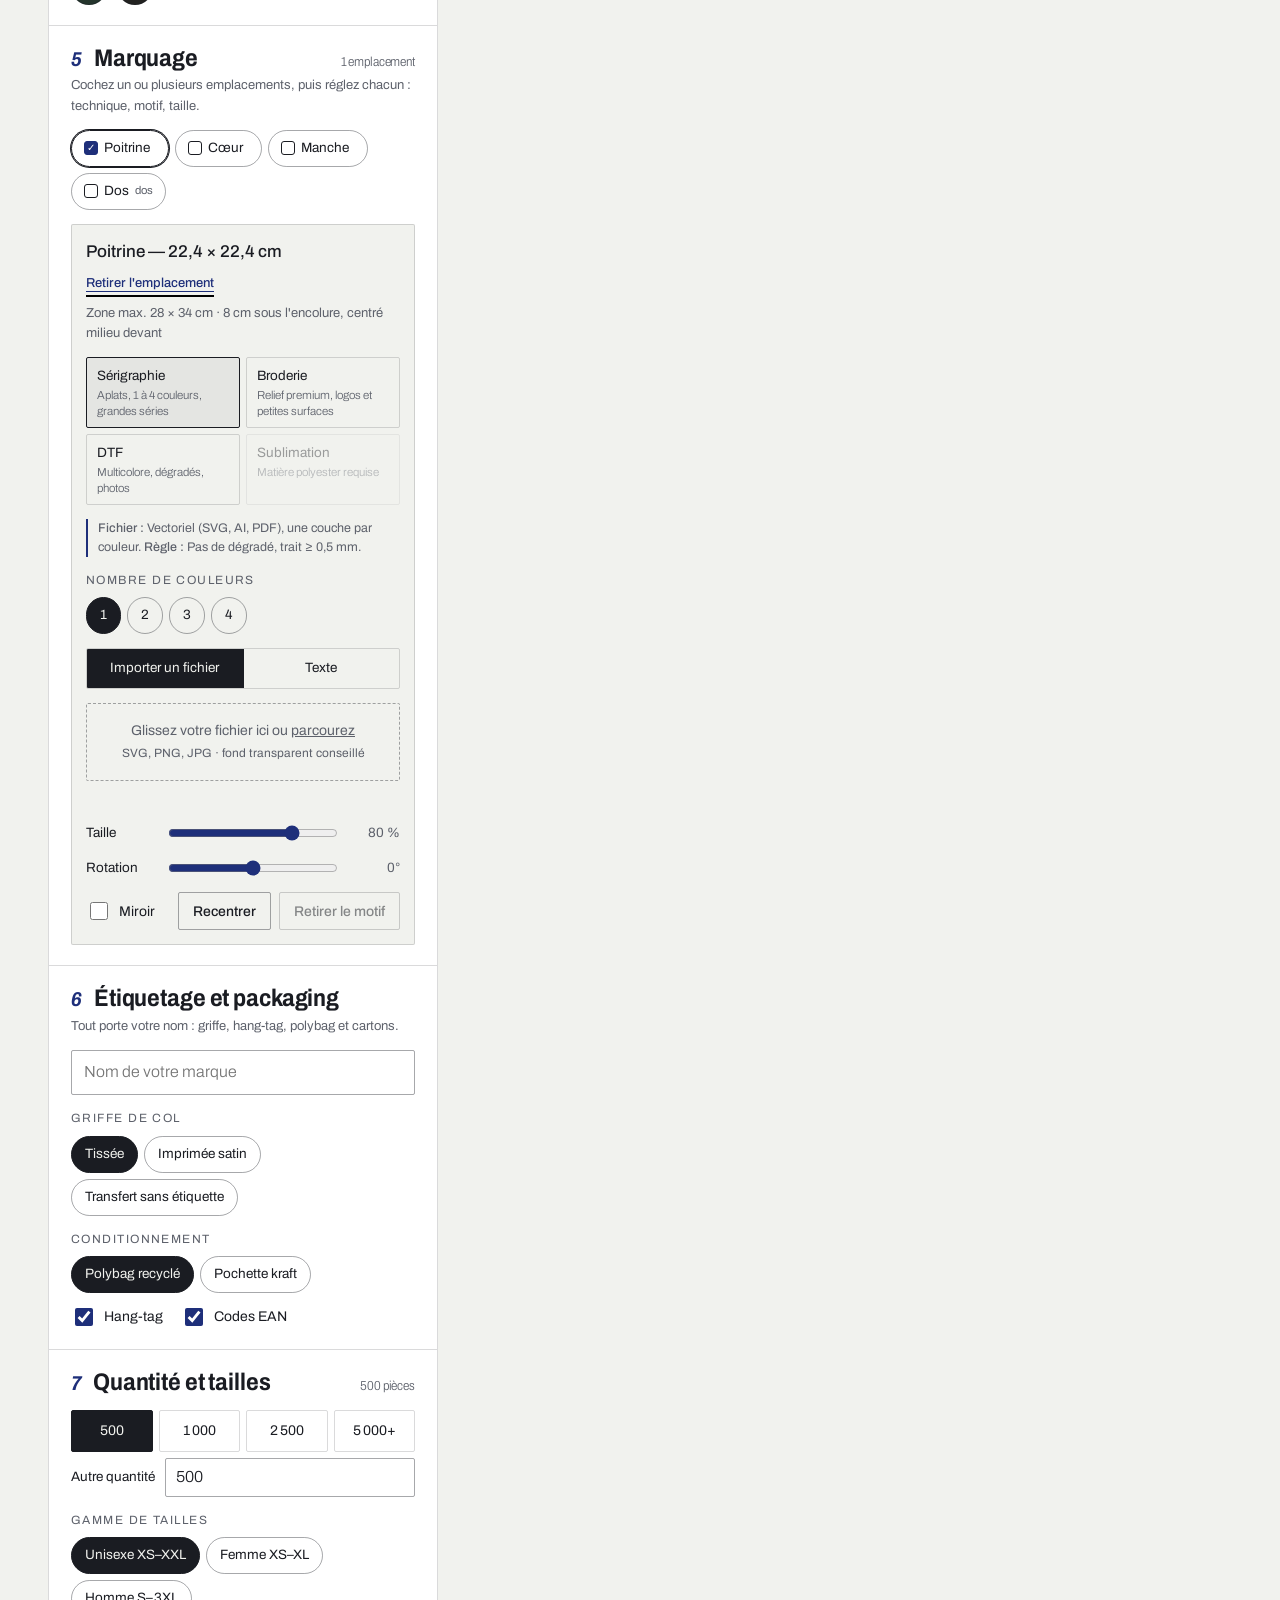
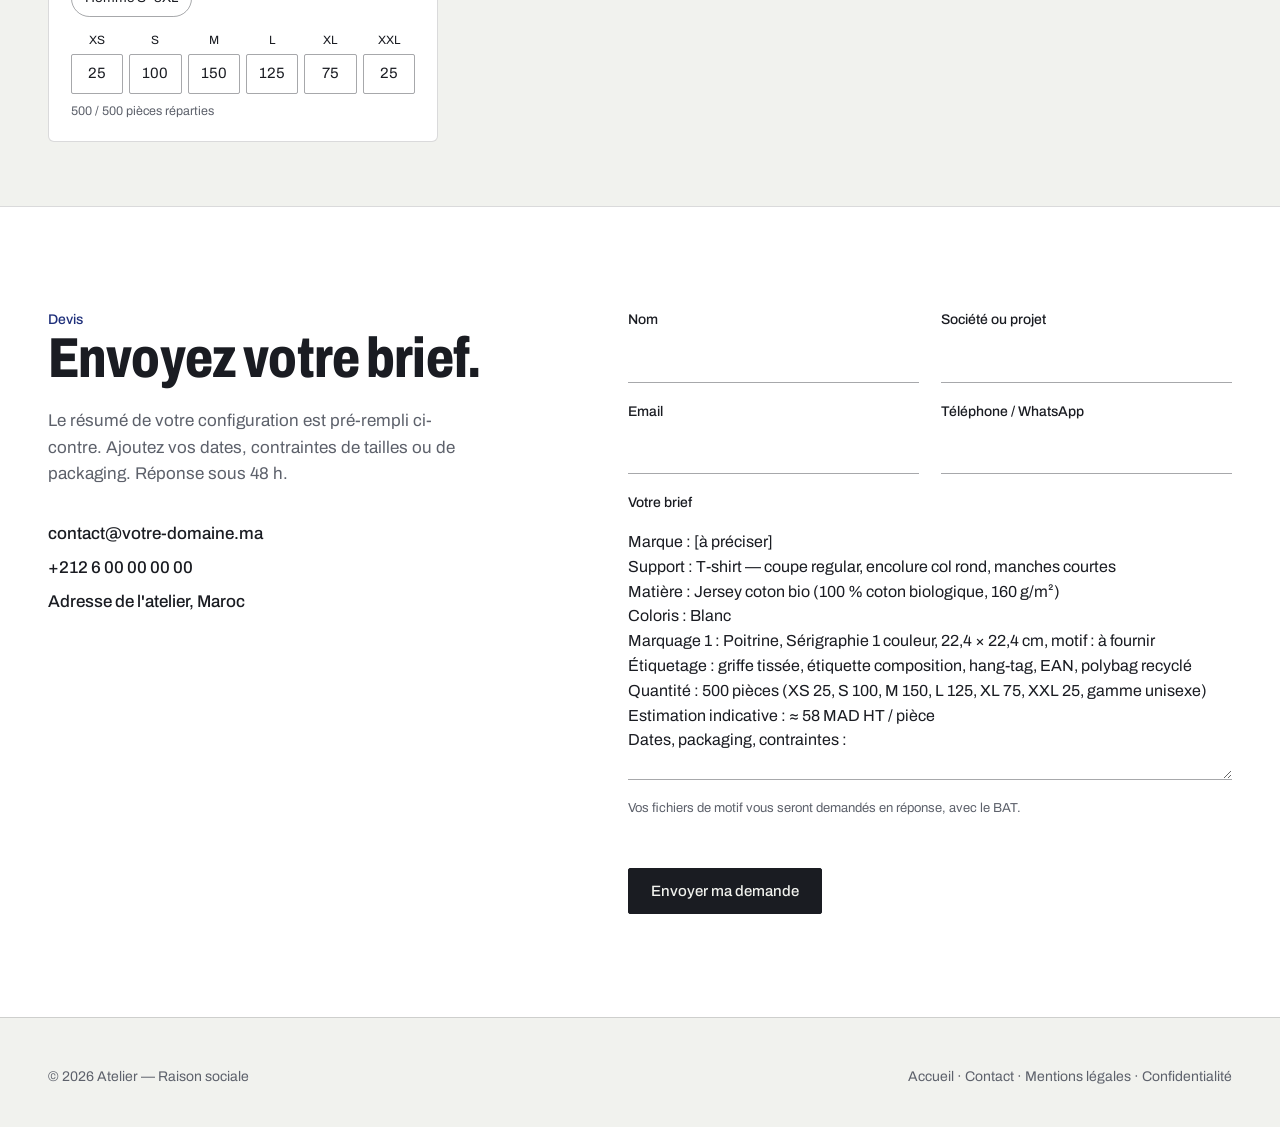
==== commit f43ec0dc: "Redessine la page d'accueil : direction « table du patronnier » - Palette papier à patron, encre, in" ====
--- a/studio.html
+++ b/studio.html
@@ -5,11 +5,11 @@
 <meta name="viewport" content="width=device-width, initial-scale=1, viewport-fit=cover">
 <title>Studio — {brand}</title>
 <meta name="description" content="Configurez votre pièce : support, coupe, matière, coloris, marquage, étiquetage et quantités. Estimation par palier et fiche technique générée.">
-<meta name="theme-color" content="#EFEDE8">
-<link rel="icon" href="data:image/svg+xml,%3Csvg xmlns='http://www.w3.org/2000/svg' viewBox='0 0 32 32'%3E%3Crect x='3' y='3' width='26' height='26' rx='3' fill='%2323241F'/%3E%3Cpath d='M8 24 24 8' stroke='%23B89A6A' stroke-width='2.4' stroke-dasharray='3 2.4'/%3E%3C/svg%3E">
+<meta name="theme-color" content="#F1F2EE">
+<link rel="icon" href="data:image/svg+xml,%3Csvg xmlns='http://www.w3.org/2000/svg' viewBox='0 0 32 32'%3E%3Crect x='3' y='3' width='26' height='26' rx='3' fill='%231E2F7A'/%3E%3Cpath d='M8 24 24 8' stroke='%23C8372D' stroke-width='2.4' stroke-dasharray='3 2.4'/%3E%3C/svg%3E">
 <link rel="preconnect" href="https://fonts.googleapis.com">
 <link rel="preconnect" href="https://fonts.gstatic.com" crossorigin>
-<link rel="stylesheet" href="https://fonts.googleapis.com/css2?family=Cormorant+Garamond:ital,wght@0,500;0,600;1,500&family=Jost:wght@300;400;500;600&family=Bebas+Neue&family=Playfair+Display:wght@700&family=Pacifico&display=swap">
+<link rel="stylesheet" href="https://fonts.googleapis.com/css2?family=Archivo:ital,wdth,wght@0,62..125,100..900&family=Cormorant+Garamond:ital,wght@0,500;0,600;1,500&family=Jost:wght@300;400;500;600&family=Bebas+Neue&family=Playfair+Display:wght@700&family=Pacifico&display=swap">
 <link rel="stylesheet" href="assets/site.css">
 <style>
 .head{padding:clamp(32px,5vw,64px) 0 24px}
@@ -179,8 +179,8 @@
 <header class="nav">
   <div class="wrap">
     <a class="logo" href="index.html" aria-label="Accueil">
-      <svg class="mark" viewBox="0 0 34 34" aria-hidden="true"><rect x="2" y="2" width="30" height="30" rx="3" fill="none" stroke="currentColor" stroke-width="1.8"/><path d="M8 26 26 8" stroke="var(--accent)" stroke-width="2.2" stroke-dasharray="3 2.6"/></svg>
-      <span><span data-brand>Atelier</span><small data-tagline>Confection textile · marque blanche</small></span>
+      <svg class="mark" viewBox="0 0 34 34" aria-hidden="true"><rect x="2" y="2" width="30" height="30" rx="3" fill="none" stroke="currentColor" stroke-width="1.8"/><path d="M8 26 26 8" stroke="var(--thread)" stroke-width="2.2" stroke-dasharray="3 2.6"/></svg>
+      <span><span data-brand>Atelier</span><small data-tagline>Confection textile en marque blanche</small></span>
     </a>
     <nav class="menu" aria-label="Navigation principale">
       <a href="index.html#supports">Supports</a>
--- a/assets/site.css
+++ b/assets/site.css
@@ -1,139 +1,165 @@
+/* =========================================================
+   Direction : « la table du patronnier ».
+   Fond papier à patron, feuilles blanches, encre, indigo de
+   teinture pour la marque, fil rouge réservé aux lignes de
+   cotes. Une seule famille (Archivo) : étroite et grasse pour
+   les titres, normale pour le texte.
+   ========================================================= */
 :root{
-  --lin:#EFEDE8;--papier:#F8F6F2;--graphite:#23241F;--brume:#6E6F67;--bronze:#8A6F45;--bronze-2:#6F5835;--nuit:#161715;
-  --bg:var(--lin);--panel:var(--papier);--fg:var(--graphite);--muted:var(--brume);--accent:var(--bronze);
-  --line:rgba(35,36,31,.14);--line-2:rgba(35,36,31,.3);--stage:#E4E1DA;--danger:#B4412E;--ok:#3F6B4E;
-  --inv-bg:#23241F;--inv-fg:#ECE8DF;
-  --serif:'Cormorant Garamond',Garamond,serif;--sans:'Jost','Helvetica Neue',Arial,sans-serif;
-  --r:4px;
-}
-@media (prefers-color-scheme:dark){:root:not([data-theme="light"]){--bg:var(--nuit);--panel:#1F201D;--fg:#ECE8DF;--muted:#A9A69C;--accent:#B89A6A;--line:rgba(236,232,223,.14);--line-2:rgba(236,232,223,.3);--stage:#24251F;--danger:#E07A63;--ok:#8DBB98;--inv-bg:#ECE8DF;--inv-fg:#23241F}}
-:root[data-theme="dark"]{--bg:var(--nuit);--panel:#1F201D;--fg:#ECE8DF;--muted:#A9A69C;--accent:#B89A6A;--line:rgba(236,232,223,.14);--line-2:rgba(236,232,223,.3);--stage:#24251F;--danger:#E07A63;--ok:#8DBB98;--inv-bg:#ECE8DF;--inv-fg:#23241F}
+  --papier:#F1F2EE;--feuille:#FFFFFF;--encre:#1A1C22;--indigo:#1E2F7A;--indigo-2:#16245F;--fil:#C8372D;--craie:#C9CCC3;
+  --bg:var(--papier);--panel:var(--feuille);--fg:var(--encre);--muted:#5D616B;--accent:var(--indigo);--thread:var(--fil);
+  --btn:var(--indigo);--btn-2:var(--indigo-2);--btn-fg:#FFFFFF;
+  --line:rgba(26,28,34,.16);--line-2:rgba(26,28,34,.38);--stage:#E7E9E3;--danger:#B5302A;--ok:#2F6B4A;
+  --inv-bg:var(--indigo);--inv-fg:#F1F2EE;
+  /* alias conservés pour la page studio */
+  --bronze:var(--accent);--bronze-2:var(--btn-2);--lin:var(--papier);--graphite:var(--encre);--brume:var(--muted);--nuit:#15171E;
+  --display:'Archivo','Helvetica Neue',Arial,sans-serif;--sans:var(--display);--serif:var(--display);
+  --r:2px;
+}
+@media (prefers-color-scheme:dark){:root:not([data-theme="light"]){color-scheme:dark;--bg:#15171E;--panel:#1C1F28;--fg:#ECEDE8;--muted:#A3A7B3;--accent:#9AA8EE;--thread:#E8705F;--btn:#3D52B8;--btn-2:#4E64CC;--line:rgba(236,237,232,.16);--line-2:rgba(236,237,232,.4);--stage:#232732;--danger:#E8705F;--ok:#8CC5A2;--inv-bg:#2A3C96;--inv-fg:#F1F2EE}}
+:root[data-theme="dark"]{color-scheme:dark;--bg:#15171E;--panel:#1C1F28;--fg:#ECEDE8;--muted:#A3A7B3;--accent:#9AA8EE;--thread:#E8705F;--btn:#3D52B8;--btn-2:#4E64CC;--line:rgba(236,237,232,.16);--line-2:rgba(236,237,232,.4);--stage:#232732;--danger:#E8705F;--ok:#8CC5A2;--inv-bg:#2A3C96;--inv-fg:#F1F2EE}
 
 *{box-sizing:border-box}
 html{scroll-behavior:smooth;scroll-padding-top:84px;-webkit-text-size-adjust:100%}
 @media (prefers-reduced-motion:reduce){html{scroll-behavior:auto}*{transition:none!important;animation:none!important}}
-body{margin:0;background:var(--bg);color:var(--fg);font-family:var(--sans);font-weight:300;font-size:16px;line-height:1.6;-webkit-font-smoothing:antialiased;overflow-x:hidden}
-h1,h2,h3,h4{font-family:var(--serif);font-weight:500;margin:0;line-height:1.05;text-wrap:balance}
+body{margin:0;background:var(--bg);color:var(--fg);font-family:var(--sans);font-weight:400;font-size:17px;line-height:1.55;-webkit-font-smoothing:antialiased;overflow-x:hidden}
+h1,h2,h3,h4{font-family:var(--display);font-weight:800;font-stretch:78%;letter-spacing:-.015em;margin:0;line-height:.98;text-wrap:balance}
+h3,h4{font-weight:700;font-stretch:88%;letter-spacing:-.005em;line-height:1.08}
 p{margin:0}
 a{color:inherit}
 img,svg{max-width:100%}
 button{font:inherit;color:inherit;cursor:pointer}
 :focus-visible{outline:2px solid var(--accent);outline-offset:2px}
 .wrap{width:min(1320px,calc(100% - 2*clamp(16px,4vw,48px)));margin-inline:auto}
-.eyebrow{font-size:12px;letter-spacing:.22em;text-transform:uppercase;color:var(--accent);font-weight:500}
+.eyebrow{font-size:14px;color:var(--accent);font-weight:500}
 .muted{color:var(--muted)}
+.num{font-variant-numeric:tabular-nums}
 .skip{position:absolute;left:-9999px}.skip:focus{left:16px;top:12px;z-index:100;background:var(--panel);padding:8px 12px}
 
 /* nav */
-.nav{position:sticky;top:0;z-index:40;background:color-mix(in srgb,var(--bg) 88%,transparent);backdrop-filter:blur(12px);-webkit-backdrop-filter:blur(12px);border-bottom:1px solid var(--line)}
+.nav{position:sticky;top:0;z-index:40;background:color-mix(in srgb,var(--bg) 90%,transparent);backdrop-filter:blur(12px);-webkit-backdrop-filter:blur(12px);border-bottom:1px solid var(--line)}
 .nav .wrap{display:flex;align-items:center;justify-content:space-between;gap:16px;height:68px}
-.logo{font-family:var(--serif);font-size:25px;letter-spacing:.18em;text-decoration:none;font-weight:600;display:flex;align-items:center;gap:10px;line-height:1;text-transform:uppercase}
-.logo .mark{width:34px;height:34px;flex:none}
-.logo small{display:block;font-family:var(--sans);font-size:10px;letter-spacing:.2em;font-weight:400;color:var(--muted);margin-top:3px;text-transform:none}
-.menu{display:flex;gap:26px;font-size:15px;font-weight:400}
-.menu a{text-decoration:none;opacity:.78}.menu a:hover,.menu a[aria-current="page"]{opacity:1}
+.logo{font-family:var(--display);font-weight:800;font-stretch:78%;font-size:24px;letter-spacing:-.01em;text-decoration:none;display:flex;align-items:center;gap:10px;line-height:1}
+.logo .mark{width:32px;height:32px;flex:none}
+.logo small{display:block;font-stretch:100%;font-size:12px;font-weight:400;letter-spacing:0;color:var(--muted);margin-top:4px}
+.menu{display:flex;gap:26px;font-size:15px;font-weight:500}
+.menu a{text-decoration:none;color:var(--muted)}.menu a:hover,.menu a[aria-current="page"]{color:var(--fg)}
 .menu a[aria-current="page"]{text-decoration:underline;text-underline-offset:6px;text-decoration-color:var(--accent)}
 
 /* buttons */
-.btn{display:inline-flex;align-items:center;justify-content:center;gap:8px;min-height:46px;padding:0 22px;border-radius:3px;border:1px solid var(--line-2);background:transparent;text-decoration:none;font-weight:400;font-size:15px;transition:background .2s,color .2s,border-color .2s;white-space:nowrap}
-.btn:hover{border-color:currentColor}
-.btn.solid{background:var(--inv-bg);color:var(--inv-fg);border-color:var(--inv-bg)}
-.btn.solid:hover{background:var(--bronze-2);border-color:var(--bronze-2);color:#fff}
-.btn.accent{background:var(--bronze);color:#fff;border-color:var(--bronze)}
-.btn.accent:hover{background:var(--bronze-2);border-color:var(--bronze-2)}
+.btn{display:inline-flex;align-items:center;justify-content:center;gap:8px;min-height:46px;padding:0 22px;border-radius:var(--r);border:1px solid var(--line-2);background:transparent;text-decoration:none;font-weight:500;font-size:15px;transition:background .2s,color .2s,border-color .2s;white-space:nowrap}
+.btn:hover{border-color:var(--fg)}
+.btn.solid{background:var(--fg);color:var(--bg);border-color:var(--fg)}
+.btn.solid:hover{background:var(--btn);border-color:var(--btn);color:var(--btn-fg)}
+.btn.accent{background:var(--btn);color:var(--btn-fg);border-color:var(--btn)}
+.btn.accent:hover{background:var(--btn-2);border-color:var(--btn-2)}
 .btn[disabled]{opacity:.5;cursor:default}
 .btn.sm{min-height:38px;padding:0 14px;font-size:14px}
-.link{font-weight:400;text-decoration:none;border-bottom:1px solid var(--accent);padding-bottom:2px}
+.link{font-weight:500;color:var(--accent);text-decoration:underline;text-underline-offset:4px;text-decoration-thickness:1px}
 
 /* sections */
-.sec{padding:clamp(64px,9vw,120px) 0;border-top:1px solid var(--line)}
+.sec{padding:clamp(56px,8vw,112px) 0;border-top:1px solid var(--line)}
 .sec.alt{background:var(--panel)}
-.sec-head{display:grid;grid-template-columns:1fr 1fr;gap:32px;align-items:end;margin-bottom:clamp(36px,5vw,64px)}
-.sec-head h2{font-size:clamp(36px,4.6vw,62px);margin-top:12px}
+.sec-head{display:grid;grid-template-columns:1fr 1fr;gap:32px;align-items:end;margin-bottom:clamp(32px,5vw,60px)}
+.sec-head h2{font-size:clamp(34px,4.4vw,60px)}
 .sec-head p{color:var(--muted);max-width:52ch;font-size:17px}
 
-/* hero */
-.hero{padding:clamp(40px,7vw,96px) 0 clamp(48px,6vw,80px)}
-.hero .wrap.hero-grid{display:grid;grid-template-columns:1.05fr 1fr;gap:clamp(24px,5vw,72px);align-items:center}
-.hero h1{font-size:clamp(46px,6.6vw,96px);letter-spacing:-.01em;line-height:.96;margin-top:18px}
-.hero h1 em{font-style:italic;color:var(--accent)}
-.hero .lead{margin-top:24px;max-width:48ch;color:var(--muted);font-size:18px}
+/* hero : croquis coté */
+.hero{padding:clamp(36px,6vw,80px) 0 clamp(40px,5vw,72px)}
+.hero .wrap.hero-grid{display:grid;grid-template-columns:1fr 1fr;gap:clamp(24px,5vw,72px);align-items:center}
+.hero h1{font-size:clamp(46px,7vw,100px);line-height:.95}
+.hero .lead{margin-top:28px;max-width:46ch;color:var(--muted);font-size:19px}
 .hero .ctas{display:flex;gap:12px;flex-wrap:wrap;margin-top:32px}
-.hero-vis{position:relative;aspect-ratio:1/1.02;background:var(--stage);border-radius:6px;overflow:hidden}
-.hero-vis .g{position:absolute;width:56%}
-.hero-vis .g1{left:-2%;top:10%;transform:rotate(-6deg)}
-.hero-vis .g2{right:1%;top:2%;width:52%;transform:rotate(5deg)}
-.hero-vis .g3{left:24%;bottom:-6%;width:54%}
-.hero-vis .tag{position:absolute;right:16px;bottom:16px;background:var(--panel);border:1px solid var(--line);padding:10px 14px;border-radius:3px;font-size:13px;line-height:1.4;max-width:220px}
-.hero-vis .tag b{display:block;font-family:var(--serif);font-size:20px;font-weight:600}
-.facts{display:grid;grid-template-columns:repeat(4,1fr);border-top:1px solid var(--line);border-bottom:1px solid var(--line);margin-top:clamp(40px,6vw,72px)}
+.hero-vis{position:relative}
+.croquis{margin:0;background:var(--panel);border:1px solid var(--line);background-image:radial-gradient(var(--line) 1px,transparent 1.3px);background-size:24px 24px;padding:4% 5% 3%}
+.croquis svg{width:100%;height:auto;display:block}
+.croquis .dim path{stroke:var(--thread);stroke-width:1.4;fill:none;stroke-linecap:round}
+.croquis .dim .ext{stroke:var(--line-2);stroke-width:.8;stroke-dasharray:3 3}
+.croquis .dim text{font-family:var(--sans);font-size:11px;font-weight:500;fill:var(--fg);font-variant-numeric:tabular-nums}
+.croquis .dim text .k{fill:var(--thread);font-weight:700}
+.croquis .dim text .t{fill:var(--muted);font-weight:400}
+.croquis figcaption{font-size:13px;color:var(--muted);margin-top:8px;line-height:1.45}
+.swatches{display:grid;grid-template-columns:repeat(9,1fr);gap:5px;margin-top:12px}
+.swatches i{display:block;aspect-ratio:1/.72;border:1px solid var(--line-2)}
+.swatches small{grid-column:1/-1;font-size:13px;color:var(--muted)}
+@media (prefers-reduced-motion:no-preference){
+  .croquis .dim path{stroke-dasharray:700;stroke-dashoffset:700;animation:dimDraw 1s cubic-bezier(.4,0,.2,1) forwards;animation-delay:calc(.35s + var(--d,0s))}
+  .croquis .dim text{opacity:0;animation:dimFade .45s ease forwards;animation-delay:calc(1s + var(--d,0s))}
+}
+@keyframes dimDraw{to{stroke-dashoffset:0}}
+@keyframes dimFade{to{opacity:1}}
+.facts{display:grid;grid-template-columns:repeat(4,1fr);border-top:2px solid var(--fg);border-bottom:1px solid var(--line);margin-top:clamp(40px,6vw,72px)}
 .facts div{padding:22px 20px;border-left:1px solid var(--line)}
 .facts div:first-child{border-left:0;padding-left:0}
-.facts b{display:block;font-family:var(--serif);font-size:clamp(28px,3vw,40px);font-weight:500;line-height:1.1}
-.facts div>span{font-size:14px;color:var(--muted)}
+.facts b{display:block;font-family:var(--display);font-weight:800;font-stretch:78%;font-size:clamp(30px,3.2vw,44px);line-height:1;letter-spacing:-.01em;font-variant-numeric:tabular-nums}
+.facts div>span{display:block;font-size:14px;color:var(--muted);margin-top:6px}
 
 /* doors */
 .doors{display:grid;grid-template-columns:1fr 1fr;gap:20px}
-.door{background:var(--panel);border:1px solid var(--line);border-radius:6px;padding:clamp(24px,3.5vw,44px);display:flex;flex-direction:column;gap:16px}
-.door h3{font-size:clamp(30px,3vw,40px)}
+.door{background:var(--panel);border:1px solid var(--line);border-left:4px solid var(--accent);padding:clamp(24px,3.5vw,44px);display:flex;flex-direction:column;gap:16px}
+.door h3{font-size:clamp(28px,3vw,40px);font-weight:800;font-stretch:80%}
 .door ol{margin:0;padding:0;list-style:none;display:grid;gap:10px;counter-reset:d}
-.door li{counter-increment:d;display:grid;grid-template-columns:28px 1fr;gap:10px;color:var(--muted)}
-.door li::before{content:counter(d,decimal-leading-zero);font-family:var(--serif);font-style:italic;color:var(--accent);font-size:18px;line-height:1.4}
+.door li{counter-increment:d;display:grid;grid-template-columns:24px 1fr;gap:10px;color:var(--muted);font-size:16px}
+.door li::before{content:counter(d);font-family:var(--display);font-weight:800;font-stretch:80%;color:var(--accent);font-size:19px;line-height:1.35}
 .door .btn{align-self:flex-start;margin-top:auto}
 .door.dark{background:var(--inv-bg);color:var(--inv-fg);border-color:var(--inv-bg)}
-.door.dark li{color:color-mix(in srgb,var(--inv-fg) 72%,transparent)}
-.door.dark .btn{border-color:color-mix(in srgb,var(--inv-fg) 40%,transparent)}
+.door.dark li{color:color-mix(in srgb,var(--inv-fg) 78%,transparent)}
+.door.dark li::before{color:var(--inv-fg)}
+.door.dark .btn{border-color:color-mix(in srgb,var(--inv-fg) 55%,transparent);color:var(--inv-fg)}
+.door.dark .btn:hover{border-color:var(--inv-fg)}
 
 /* catalogue */
 .cat{display:grid;grid-template-columns:repeat(4,1fr);gap:16px}
-.card{background:var(--panel);border:1px solid var(--line);border-radius:6px;overflow:hidden;display:flex;flex-direction:column;text-decoration:none;transition:border-color .2s,transform .2s}
-.card:hover{border-color:var(--line-2);transform:translateY(-2px)}
+.card{background:var(--panel);border:1px solid var(--line);overflow:hidden;display:flex;flex-direction:column;text-decoration:none;transition:border-color .2s}
+.card:hover{border-color:var(--accent)}
 .card .pic{background:var(--stage);aspect-ratio:1/1;display:flex;align-items:center;justify-content:center;padding:6%}
 .card .pic svg{width:100%;height:100%}
 .card .txt{padding:18px 20px 20px;display:flex;flex-direction:column;gap:6px;flex:1}
-.card h3{font-size:28px}
+.card h3{font-size:26px}
+.card .fam{font-size:13px;color:var(--muted)}
 .card p{font-size:14px;color:var(--muted)}
-.card .meta{display:flex;flex-wrap:wrap;gap:6px;margin-top:8px}
-.card .meta span{font-size:12px;border:1px solid var(--line);border-radius:999px;padding:3px 10px}
-.card .go{margin-top:auto;padding-top:12px;font-size:14px;font-weight:400;color:var(--accent)}
+.card .meta{margin-top:6px;font-size:13px}
+.card .go{margin-top:auto;padding-top:14px;font-size:14px;font-weight:500;color:var(--accent);text-decoration:underline;text-underline-offset:4px}
+.card:hover .go{color:var(--fg)}
 
 /* techniques */
-.techgrid{display:grid;grid-template-columns:repeat(4,1fr);gap:0;border-top:1px solid var(--line)}
-.techgrid article{padding:28px 24px 28px 0;border-right:1px solid var(--line);display:flex;flex-direction:column;gap:12px}
+.techgrid{display:grid;grid-template-columns:repeat(4,1fr);gap:0;border-top:2px solid var(--fg)}
+.techgrid article{padding:26px 24px 28px 0;border-right:1px solid var(--line);display:flex;flex-direction:column;gap:12px}
 .techgrid article+article{padding-left:24px}
 .techgrid article:last-child{border-right:0}
-.techgrid h3{font-size:30px}
+.techgrid h3{font-size:28px}
 .techgrid dl{margin:0;display:grid;gap:10px;font-size:14px}
-.techgrid dt{color:var(--muted);font-size:12px;letter-spacing:.12em;text-transform:uppercase}
+.techgrid dt{color:var(--muted);font-size:13px}
 .techgrid dd{margin:2px 0 0}
 
-/* process */
-.steps-line{display:grid;grid-template-columns:repeat(5,1fr);gap:24px;counter-reset:s}
-.steps-line li{list-style:none;counter-increment:s;border-top:1px solid var(--line-2);padding-top:18px;display:flex;flex-direction:column;gap:8px}
-.steps-line li::before{content:counter(s,upper-roman);font-family:var(--serif);font-style:italic;color:var(--accent);font-size:26px;line-height:1}
-.steps-line h3{font-size:26px}
+/* process : repères comme sur un mètre ruban */
+.steps-line{display:grid;grid-template-columns:repeat(5,1fr);gap:24px;counter-reset:s;border-top:2px solid var(--fg)}
+.steps-line li{list-style:none;counter-increment:s;position:relative;padding-top:22px;display:flex;flex-direction:column;gap:8px}
+.steps-line li::after{content:"";position:absolute;top:0;left:0;width:2px;height:12px;background:var(--fg)}
+.steps-line li::before{content:counter(s);font-family:var(--display);font-weight:800;font-stretch:78%;color:var(--accent);font-size:30px;line-height:1}
+.steps-line h3{font-size:24px}
 .steps-line p{font-size:14px;color:var(--muted)}
-.steps-line small{font-size:12px;color:var(--fg);font-weight:400}
+.steps-line small{font-size:13px;color:var(--fg);font-weight:500}
 ol.steps-line{margin:0;padding:0}
 
 /* fiche blocks */
 .blocks{display:grid;grid-template-columns:repeat(auto-fill,minmax(230px,1fr));gap:12px}
-.blk{border:1px solid var(--line);border-radius:4px;padding:16px 18px;display:grid;grid-template-columns:auto 1fr;gap:4px 14px;background:var(--bg)}
-.blk b{font-family:var(--serif);font-size:30px;font-weight:500;color:var(--accent);line-height:1;grid-row:span 2}
-.blk span{font-weight:400}
+.blk{border:1px solid var(--line);padding:16px 18px;display:grid;grid-template-columns:auto 1fr;gap:4px 14px;background:var(--bg)}
+.blk b{font-family:var(--display);font-weight:800;font-stretch:78%;font-size:30px;color:var(--accent);line-height:1;grid-row:span 2;min-width:28px}
+.blk span{font-weight:500}
 .blk small{font-size:13px;color:var(--muted)}
 .blk.int{border-style:dashed;opacity:.85}
 .legend{display:flex;gap:20px;flex-wrap:wrap;font-size:13px;color:var(--muted);margin-top:18px}
-.legend i{display:inline-block;width:18px;height:12px;border:1px solid var(--line-2);vertical-align:-1px;margin-right:6px;border-radius:2px}
+.legend i{display:inline-block;width:18px;height:12px;border:1px solid var(--line-2);vertical-align:-1px;margin-right:6px}
 .legend i.d{border-style:dashed}
 
 /* quality */
 .split{display:grid;grid-template-columns:1fr 1.2fr;gap:clamp(32px,6vw,90px);align-items:start}
-.split h2{font-size:clamp(36px,4.6vw,62px);margin-top:12px}
+.split h2{font-size:clamp(34px,4.4vw,60px)}
 .split .lead{color:var(--muted);margin-top:20px;max-width:46ch;font-size:17px}
 .tbl{width:100%;border-collapse:collapse;font-size:14px}
 .tbl th,.tbl td{text-align:left;padding:12px 10px;border-bottom:1px solid var(--line);vertical-align:top}
-.tbl th{font-weight:500;font-size:12px;letter-spacing:.1em;text-transform:uppercase;color:var(--muted)}
+.tbl th{font-weight:600;font-size:13px;color:var(--muted);border-bottom:2px solid var(--fg)}
 .tbl td:first-child,.tbl th:first-child{padding-left:0}
 .pill{display:inline-block;font-size:12px;padding:2px 9px;border-radius:999px;border:1px solid var(--line-2);white-space:nowrap}
 .pill.crit{border-color:var(--danger);color:var(--danger)}
@@ -141,41 +167,45 @@
 
 /* white label */
 .wl{display:grid;grid-template-columns:repeat(3,1fr);gap:20px;margin-top:8px}
-.wl div{border-top:1px solid var(--line-2);padding-top:16px}
+.wl div{border-top:2px solid var(--fg);padding-top:16px}
 .wl h3{font-size:24px;margin-bottom:6px}
 .wl p{font-size:14px;color:var(--muted)}
 
 /* faq */
-.faq{display:grid;gap:0;border-top:1px solid var(--line)}
+.faq{display:grid;gap:0;border-top:2px solid var(--fg)}
 .faq details{border-bottom:1px solid var(--line);padding:18px 0}
-.faq summary{cursor:pointer;font-family:var(--serif);font-size:24px;list-style:none;display:flex;justify-content:space-between;gap:16px}
+.faq summary{cursor:pointer;font-family:var(--display);font-weight:600;font-stretch:92%;font-size:21px;line-height:1.2;list-style:none;display:flex;justify-content:space-between;gap:16px}
 .faq summary::-webkit-details-marker{display:none}
-.faq summary::after{content:"+";font-family:var(--sans);font-weight:300;color:var(--accent)}
+.faq summary::after{content:"+";font-weight:400;color:var(--accent);flex:none}
 .faq details[open] summary::after{content:"–"}
 .faq p{color:var(--muted);margin-top:10px;max-width:70ch}
 
 /* contact form */
 .devis .wrap{display:grid;grid-template-columns:1fr 1.2fr;gap:clamp(32px,6vw,90px)}
-.devis h2{font-size:clamp(36px,4.6vw,62px);line-height:1;margin-top:12px}
+.devis h2{font-size:clamp(34px,4.4vw,60px)}
 .devis .who{margin-top:22px;color:var(--muted);max-width:42ch}
-.devis .coord{margin-top:30px;font-weight:400;line-height:2}
+.devis .coord{margin-top:30px;font-weight:500;line-height:2}
 .devis .coord a{text-decoration:none}
 .f{display:grid;grid-template-columns:1fr 1fr;gap:18px 22px}
-.f label{display:grid;gap:6px;font-size:14px;font-weight:400}
-.f input,.f textarea,.f select{width:100%;font:inherit;font-size:16px;font-weight:300;color:var(--fg);background:transparent;border:0;border-bottom:1px solid var(--line-2);border-radius:0;padding:10px 0;min-height:44px}
-.f select option{color:#23241F}
+.f label{display:grid;gap:6px;font-size:14px;font-weight:500}
+.f input,.f textarea,.f select{width:100%;font:inherit;font-size:16px;font-weight:400;color:var(--fg);background:transparent;border:0;border-bottom:1px solid var(--line-2);border-radius:0;padding:10px 0;min-height:44px}
+.f input:focus,.f textarea:focus,.f select:focus{outline:none;border-bottom:2px solid var(--accent)}
+.f select option{color:#1A1C22}
 .f .full{grid-column:1/-1}
 .f textarea{min-height:150px;resize:vertical}
 .f .note{font-size:13px;color:var(--muted);grid-column:1/-1}
-.f .ok{grid-column:1/-1;font-family:var(--serif);font-size:24px;display:none}
+.f .ok{grid-column:1/-1;font-family:var(--display);font-weight:600;font-size:22px;display:none}
 .f .err{grid-column:1/-1;color:var(--danger);font-size:14px;min-height:1em}
 .radios{display:flex;gap:8px;flex-wrap:wrap}
 .radios label{display:flex;align-items:center;gap:8px;border:1px solid var(--line-2);border-radius:999px;padding:8px 14px;font-size:14px;cursor:pointer}
-.radios input{accent-color:var(--bronze);width:16px;height:16px;min-height:0}
+.radios label:has(:checked){border-color:var(--accent);color:var(--accent)}
+.radios input{accent-color:var(--btn);width:16px;height:16px;min-height:0}
 
 .foot{padding:48px 0 40px;border-top:1px solid var(--line);font-size:14px;color:var(--muted)}
-.foot .wrap{display:flex;justify-content:space-between;flex-wrap:wrap;gap:12px}
+.foot .wrap{display:flex;justify-content:space-between;flex-wrap:wrap;gap:12px 24px}
+.foot .links{display:flex;gap:18px;flex-wrap:wrap}
 .foot a{text-decoration:none}
+.foot a:hover{color:var(--fg)}
 
 @media (max-width:1100px){
   .cat{grid-template-columns:repeat(3,1fr)}
@@ -188,7 +218,7 @@
 @media (max-width:860px){
   .menu{display:none}
   .hero .wrap.hero-grid,.sec-head,.doors,.split,.devis .wrap{grid-template-columns:1fr}
-  .hero-vis{max-width:520px}
+  .hero-vis{max-width:560px}
   .facts{grid-template-columns:1fr 1fr}
   .facts div:nth-child(3){border-left:0;padding-left:0}
   .facts div:nth-child(n+3){border-top:1px solid var(--line)}
